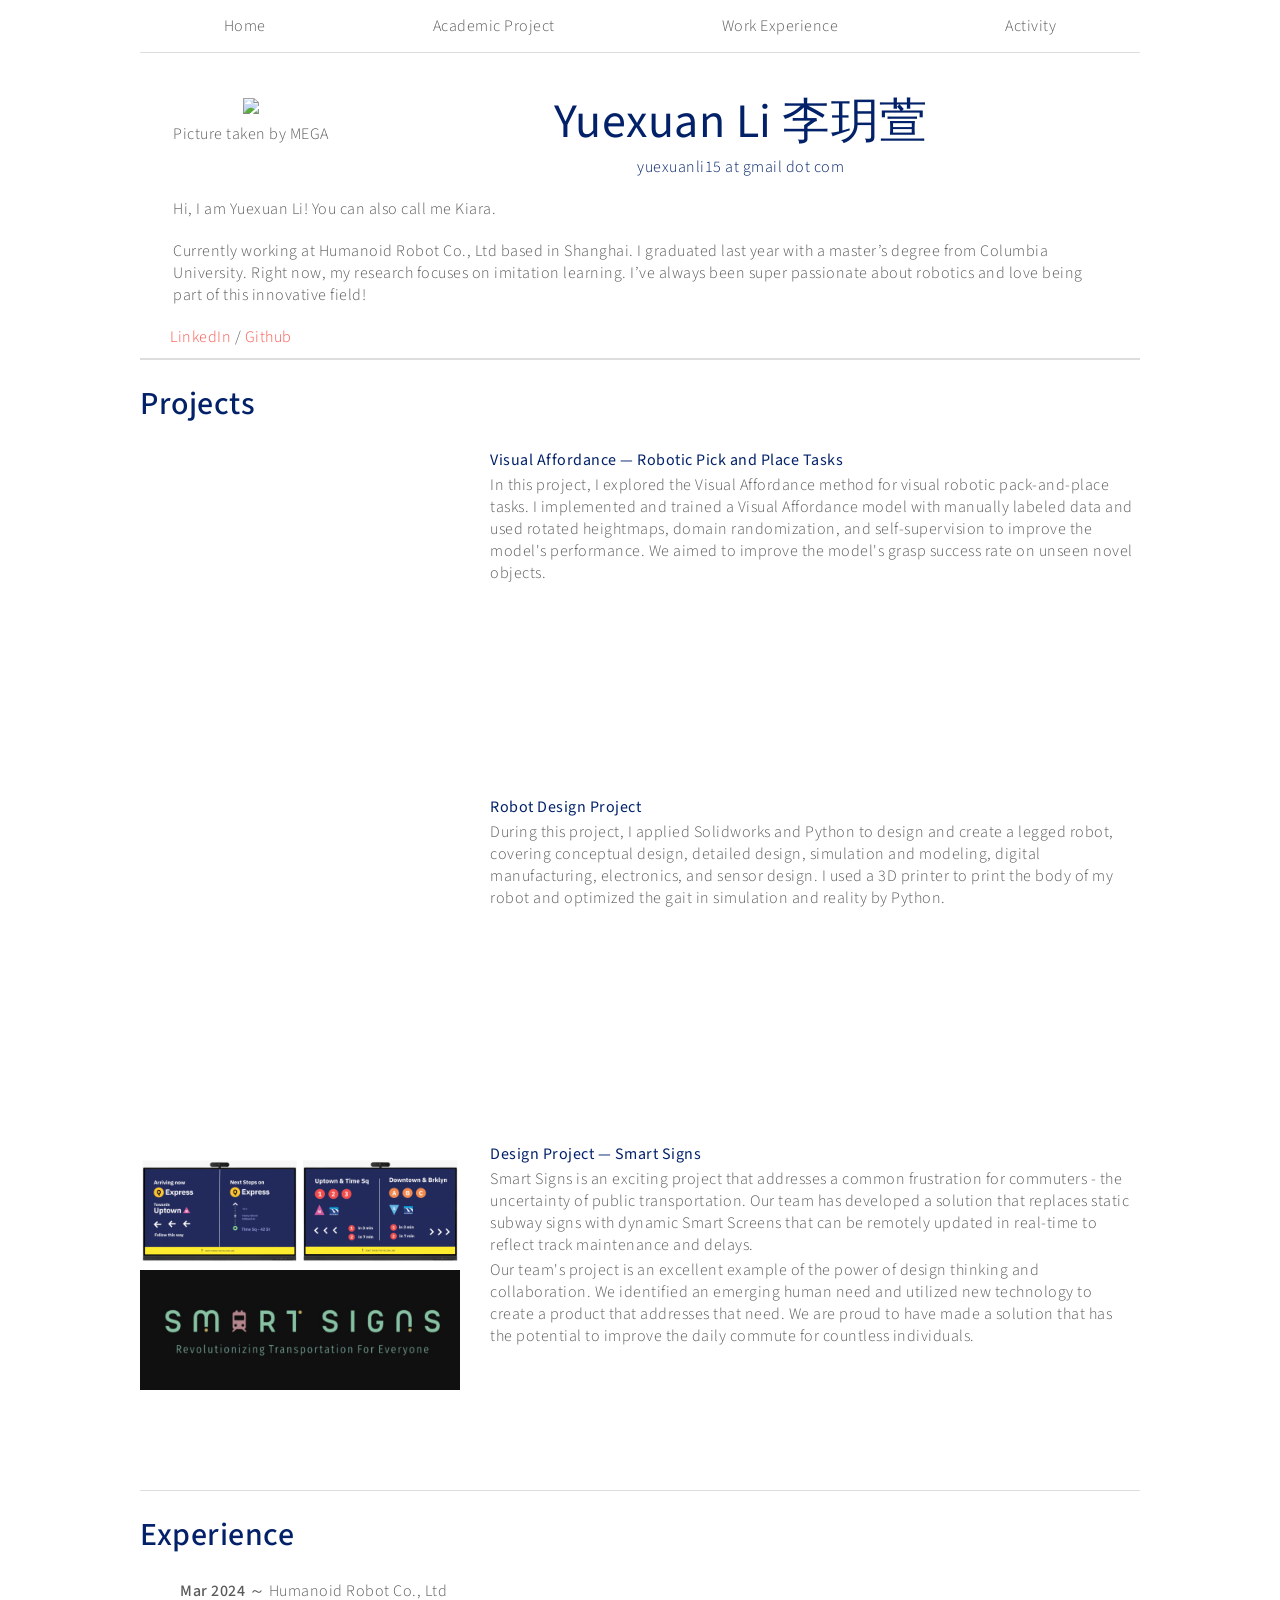
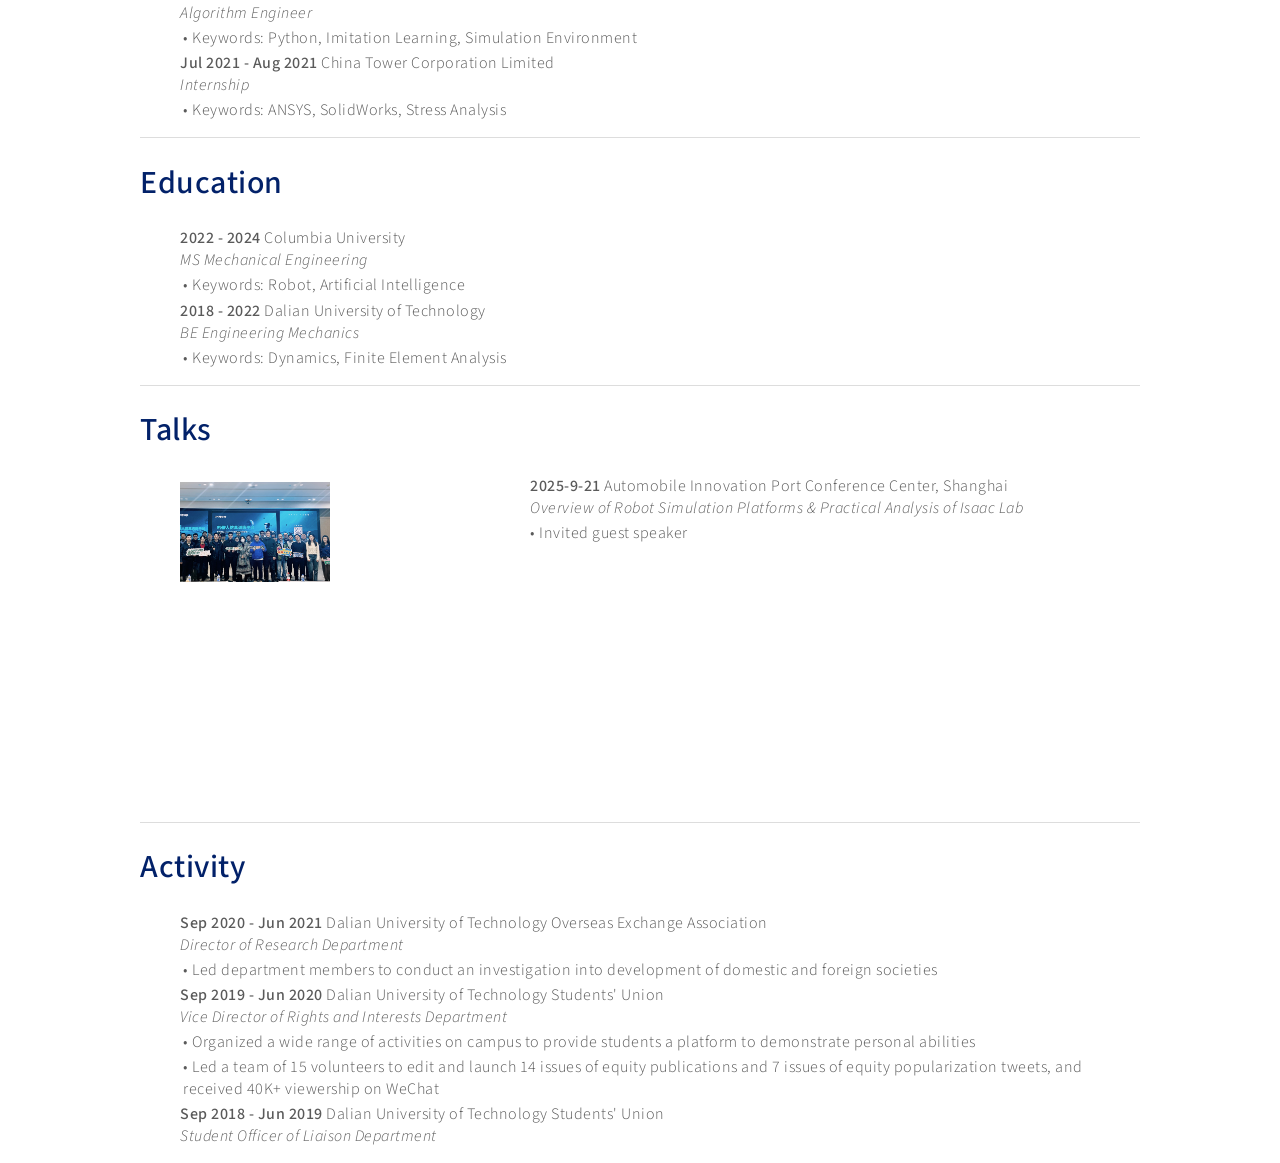
==== index.html @ 7bf2d6bd "Update index.html" ====
<!DOCTYPE html>
<html>

<head>
    <meta charset="UTF-8" />
    <link href="https://fonts.googleapis.com/css2?family=Source+Sans+Pro:wght@200;300;400;600;700;900&display=swap"
        rel="stylesheet">
    <link rel="stylesheet" type="text/css" href="assets/css/style.css" />
    <!-- Global site tag (gtag.js) - Google Analytics -->
    <!-- <script async src="https://www.googletagmanager.com/gtag/js?id=G-LDSQMLZ3GJ"></script>
    <script>
        window.dataLayer = window.dataLayer || [];
        function gtag() { dataLayer.push(arguments); }
        gtag('js', new Date());

        gtag('config', 'G-LDSQMLZ3GJ');
    </script> -->
    <title> Yuexuan Li </title>
    <link rel="icon" type="image/x-icon" href="assets/images/seas.ico">
</head>

<body>
    <div style="width:1000px;margin: 0px auto;">
        <header id="header" width="400px" style="display:flex;justify-content: space-around;">
            <a href="#profile-intro">Home</a>
            <a href="#research">Academic Project</a>
            <a href="#updates">Work Experience</a>
            <a href="#updates">Activity</a>
        </header>
        <div id="profile">
            <div id="profile-pic">
                <img src="/assets/image/Imgblue.JPG" />
                <p style="text-align:left;margin-top:-15px;">Picture taken by MEGA</p>
            </div>
            <div id="profile-intro">
                <div id="profile-name">Yuexuan Li 李玥萱</div>
                <div id="profile-email">yuexuanli15 at gmail dot com </div>
                <p>
                    Hi, I am Yuexuan Li! You can also call me Kiara.
                </p>
                <p>
                    Currently working at Humanoid Robot Co., Ltd based in Shanghai. 
                    I graduated last year with a master’s degree from Columbia University. 
                    Right now, my research focuses on imitation learning.
                    I’ve always been super passionate about robotics and love being part of this innovative field!
                </p>

                <div>

                    <a href="https://www.linkedin.com/in/liyuexuan">
                        LinkedIn
                    </a>
                    /

                    <a href="https://github.com/Yuexuan9">
                        Github
                    </a>
                    </a>
                </div>
            </div>
            <div style="clear: both;"></div>
        </div>
        
        <div class="divider"></div>
        <div style="display:flex;flex-direction: column;" id="research">
            <h1>Projects</h1>
            <div>
                <a class="research-thumb">
                      <video width="320" height="auto" autoplay loop muted>
                          <source src="assets/image/4733.mp4" type="video/mp4">
                      </video>
                </a>
                <a class="research-proj-title">
                  Visual Affordance — Robotic Pick and Place Tasks
                </a>
                <p>
                  In this project, I explored the Visual Affordance method for visual robotic pack-and-place tasks. 
                    I implemented and trained a Visual Affordance model with manually labeled data and used rotated heightmaps, 
                    domain randomization, and self-supervision to improve the model's performance. We aimed to improve the 
                    model's grasp success rate on unseen novel objects.
                </p>
            </div>
            

            <div>
                <a class="research-thumb">
                  <video width="320" height="auto" autoplay loop muted>
                          <source src="assets/image/57.mp4" type="video/mp4">
                      </video>
                </a>
                <a class="research-proj-title">
                  Robot Design Project
                </a>
                <p>
                    During this project, I applied Solidworks and Python to design and create a legged robot, covering conceptual design, detailed design, simulation and modeling, digital manufacturing, electronics, and sensor design. I used a 3D printer to print the body of my robot and optimized the gait in simulation and reality by Python.
                </p>
            </div>
            
            <div>
                <a class="research-thumb">
                  <img src="assets/image/IMG_3436.JPG" alt="">
                </a>
                <a class="research-proj-title">
                  Design Project — Smart Signs
                </a>
                <p>
                  Smart Signs is an exciting project that addresses a common frustration for commuters - the uncertainty of public transportation. Our team has developed a solution that replaces static subway signs with dynamic Smart Screens that can be remotely updated in real-time to reflect track maintenance and delays.
                </p>
                <p>
                  Our team's project is an excellent example of the power of design thinking and collaboration. We identified an emerging human need and utilized new technology to create a product that addresses that need. We are proud to have made a solution that has the potential to improve the daily commute for countless individuals.
                </p>
            </div>

            <div style="clear: both;"></div>
        </div>
        <div class="divider"></div>
        <div class="section" id="updates">
            <h1>Experience</h1>
            <ul>
                <li> <b>Mar 2024 ～</b> Humanoid Robot Co., Ltd
                <br /><i>Algorithm Engineer</i><br />
                  <p>
                    &bull; Keywords: Python, Imitation Learning, Simulation Environment
                  </p>
                <li> <b>Jul 2021 - Aug 2021</b> China Tower Corporation Limited
                <br /><i>Internship</i><br />
                  <p>
                    &bull; Keywords: ANSYS, SolidWorks, Stress Analysis
                  </p>
            </ul>
            <p></p>
            <div style="clear: both;"></div>
        </div>
        <div class="divider"></div>
        <div class="section" id="updates">
            <h1>Education</h1>
            <ul>
                <li> <b>2022 - 2024</b> Columbia University
                <br /><i>MS Mechanical Engineering</i><br />
                  <p>
                    &bull; Keywords: Robot, Artificial Intelligence
                  </p>
                <li> <b>2018 - 2022</b> Dalian University of Technology
                <br /><i>BE Engineering Mechanics</i><br />
                  <p>
                    &bull; Keywords: Dynamics, Finite Element Analysis
                  </p>
            </ul>
            <p></p>
            <div style="clear: both;"></div>
        </div>
        <div class="divider"></div>
        <div class="section" id="updates">
            <h1>Talks</h1>
            <ul>
                <li style="margin-right: 20px;">
                    <a class="research-thumb">
                        <img src="assets/image/groupphoto.jpg" alt="" style="width: 150px; height: auto;">
                    </a>
                </li>
                <li> <b>2025-9-21</b> Automobile Innovation Port Conference Center, Shanghai
                <br /><i>Overview of Robot Simulation Platforms & Practical Analysis of Isaac Lab</i><br />
                  <p>
                    &bull; Invited guest speaker
                  </p>
            </ul>
            <p></p>
            <div style="clear: both;"></div>
        </div>
        <div class="divider"></div>
        <div class="section" id="updates">
            <h1>Activity</h1>
            <ul>
                <li> <b>Sep 2020 - Jun 2021</b> Dalian University of Technology Overseas Exchange Association
                <br /><i>Director of Research Department</i><br />
                  <p>
                    &bull; Led department members to conduct an investigation into development of domestic and foreign societies
                  </p>
               <li> <b>Sep 2019 - Jun 2020</b> Dalian University of Technology Students' Union
               <br /><i>Vice Director of Rights and Interests Department</i><br />
                  <p>
                    &bull; Organized a wide range of activities on campus to provide students a platform to demonstrate personal abilities
                  </p>
                  <p>
                    &bull; Led a team of 15 volunteers to edit and launch 14 issues of equity publications and 7 issues of equity popularization tweets, and received 40K+ viewership on WeChat
                  </p>
               <li> <b>Sep 2018 - Jun 2019</b> Dalian University of Technology Students' Union
               <br /><i>Student Officer of Liaison Department</i><br />
            </ul>
            <p></p>
            <div style="clear: both;"></div>
        </div>
        <!-- <div class="divider"></div>
        <div style="display:flex;flex-direction: column;">
            <h1>Projects</h1>
            <div>
                <a href="soft-creatures/index.html" class="research-thumb"><img
                        src="soft-creatures/gifs/elizabeth-hickey-small.gif" alt=""></a>
                <a href="soft-creatures/index.html" class="research-proj-title">Coevolution of Morphology and Policy
                    Implicit Neural Functions</a>
                <p>
                    <b>Huy Ha</b><br>
                    <a href="https://github.com/huy-ha/coevolving-neural-networks">Github</a>,
                    <a href="soft-creatures/index.html">Website</a>
                </p>
            </div>
            <div style="clear: both;"></div>
        </div> -->
    </div>
    <!-- <script src="js/pixi.min.js"></script> -->
    <!-- <script src="js/profile-pic.js"></script> -->
</body>

</html>
---- assets/css/style.css ----
:root {
	--grey: rgb(90, 90, 90);
	/* Columbia Blues: https://visualidentity.columbia.edu/content/colors-1 */
	--blue1: rgb(2,33,105);
	--blue2: rgb(0,51,160);
	--blue3: rgb(0,114,206);
	--blue4: rgb(108,172,228);
	--pink1: #F9564F;
 }

html, p{
    margin: 0;
    padding: 0;
    border: 0;
    font-size: 100%;
    font: inherit;
    vertical-align: baseline;
    font-family: 'Source Sans Pro', sans-serif;
    font-weight: 300;
    letter-spacing: 0.5px;
    color: var(--grey);
}
p{
    margin: 0.2em;
}

ol, ul {
    list-style: none;
}

ul {
    list-style-position: inside;
    list-style-type: none;
}

a {
    text-decoration: none;
    color:  var(--pink1);
}

i {
    font-style: italic;
}

h1 {
    font-weight: 500;
    color: var(--blue1);
}

b {
    font-weight: 500;
}

strong {
    color: #fdc450;
    font-weight: 700;
}

/**************************************************/

#header {
    height: 2em;
    line-height: 2em;
    padding-top: 10px;
    padding-bottom: 10px;
    border-bottom: 1px solid #ddd;
    position: fixed;
    top: 0;
    left: 50% - 500px;
    z-index: 9999;
    width: 1000px;
    background-color: rgba(255, 255, 255, 0.7);
    backdrop-filter: blur(8px);
}

#header a {
    text-decoration: none;
    color: var(--grey);
    transition: color 0.3s ease;
}

#header a:hover {
    color: var(--pink1);
}

/**************************************************/

#profile {
    padding: 90px 30px 10px 30px;
    border-bottom: 1px solid #ddd;
}

#profile-pic {
    float: left;
    margin-right: 40px;
    text-align: center;
}

#profile img {
    width: 400px;
    margin-bottom: 18px;
}

#profile-name {
    font-size: 3em;
    line-height: 1em;
    font-weight: 400;
    margin-bottom: 10px;
    color: var(--blue1);
    text-align: center;
}


#profile-email {
    margin-bottom: 20px;
    color: var(--blue1);
    text-align: center;
}

#profile p {
    margin-bottom: 20px;
}


.divider {
    width: 100%;
    border-bottom: 1px solid #ddd;
}

.research-thumb {
    width: 20em;
    height: 20em;
    float: left;
    margin-top: 7px;
    padding-right: 30px;
    margin-bottom: 20px;
}

.research-thumb img {
    width: 100%;
}

.research-proj-title {
    color: var(--blue1);
    font-weight: 400;
}
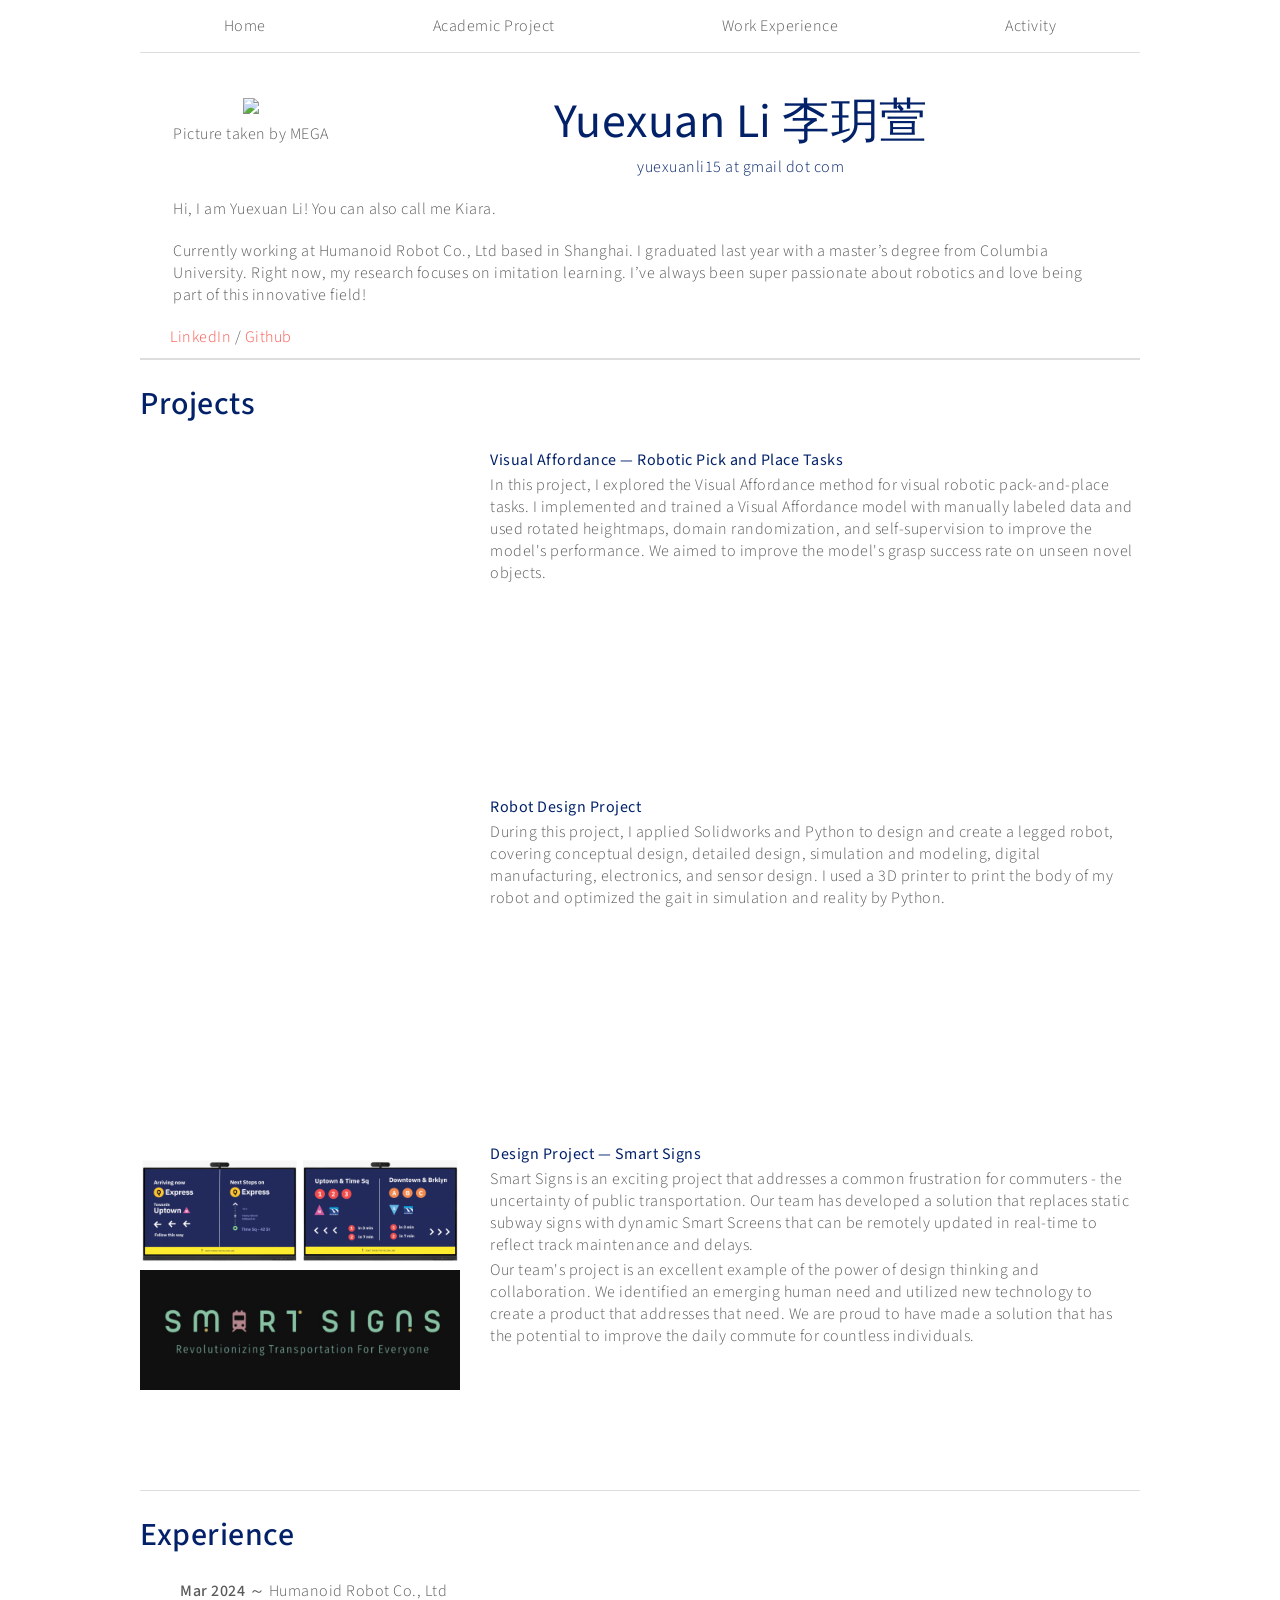
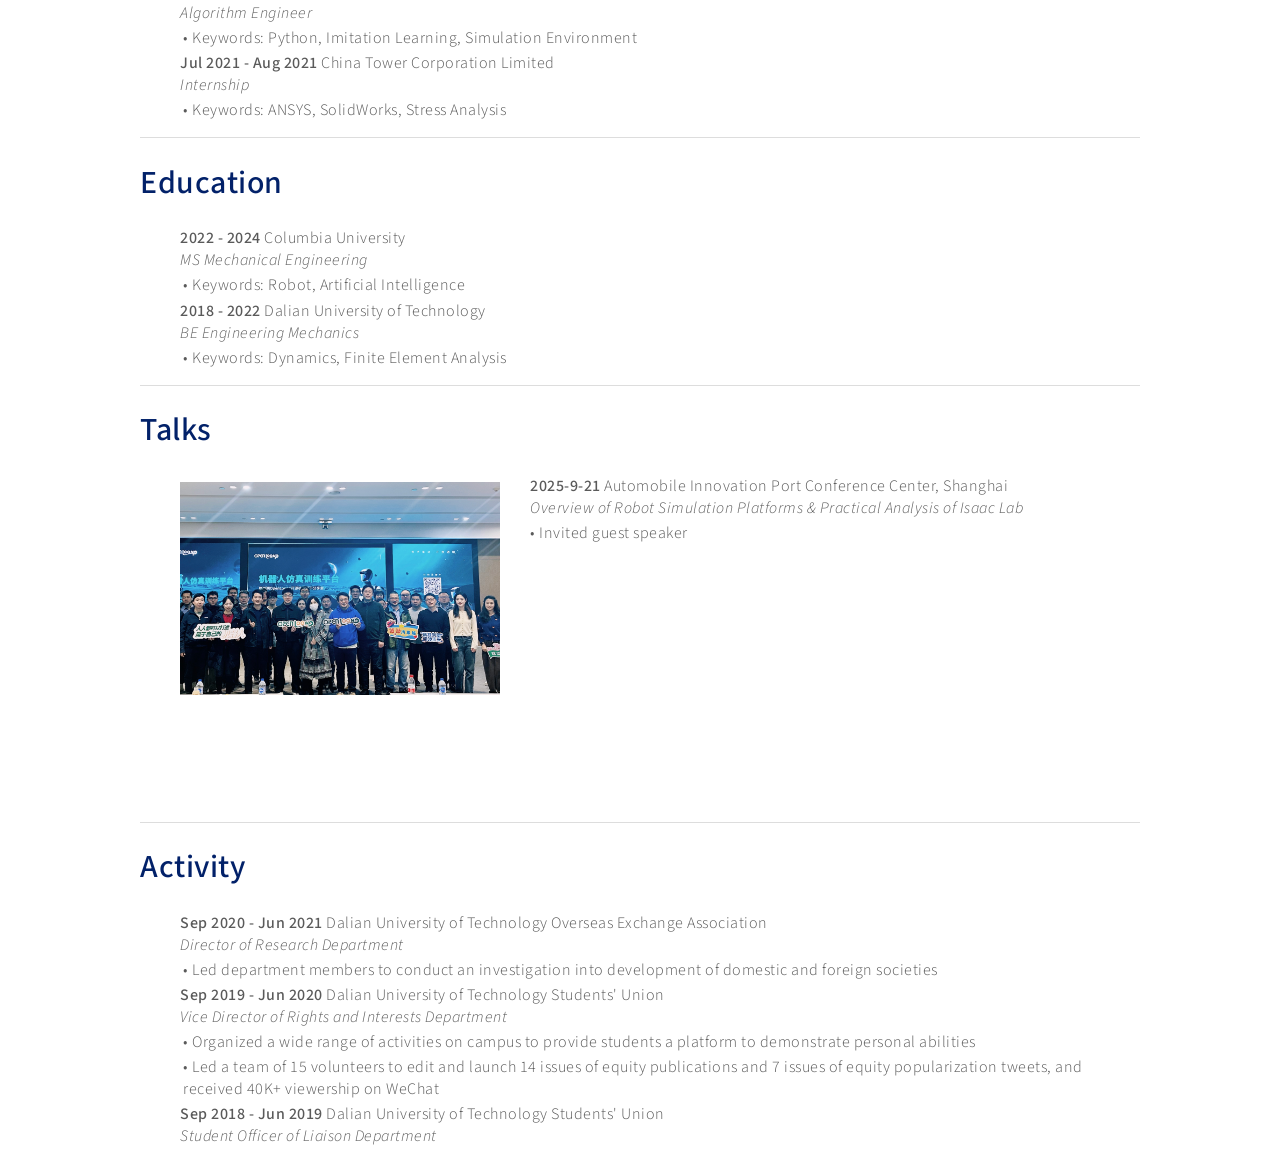
==== commit 77fead80: "Update index.html" ====
--- a/index.html
+++ b/index.html
@@ -155,7 +155,7 @@
             <ul>
                 <li style="margin-right: 20px;">
                     <a class="research-thumb">
-                        <img src="assets/image/groupphoto.jpg" alt="" style="width: 150px; height: auto;">
+                        <img src="assets/image/groupphoto.jpg" alt="">
                     </a>
                 </li>
                 <li> <b>2025-9-21</b> Automobile Innovation Port Conference Center, Shanghai
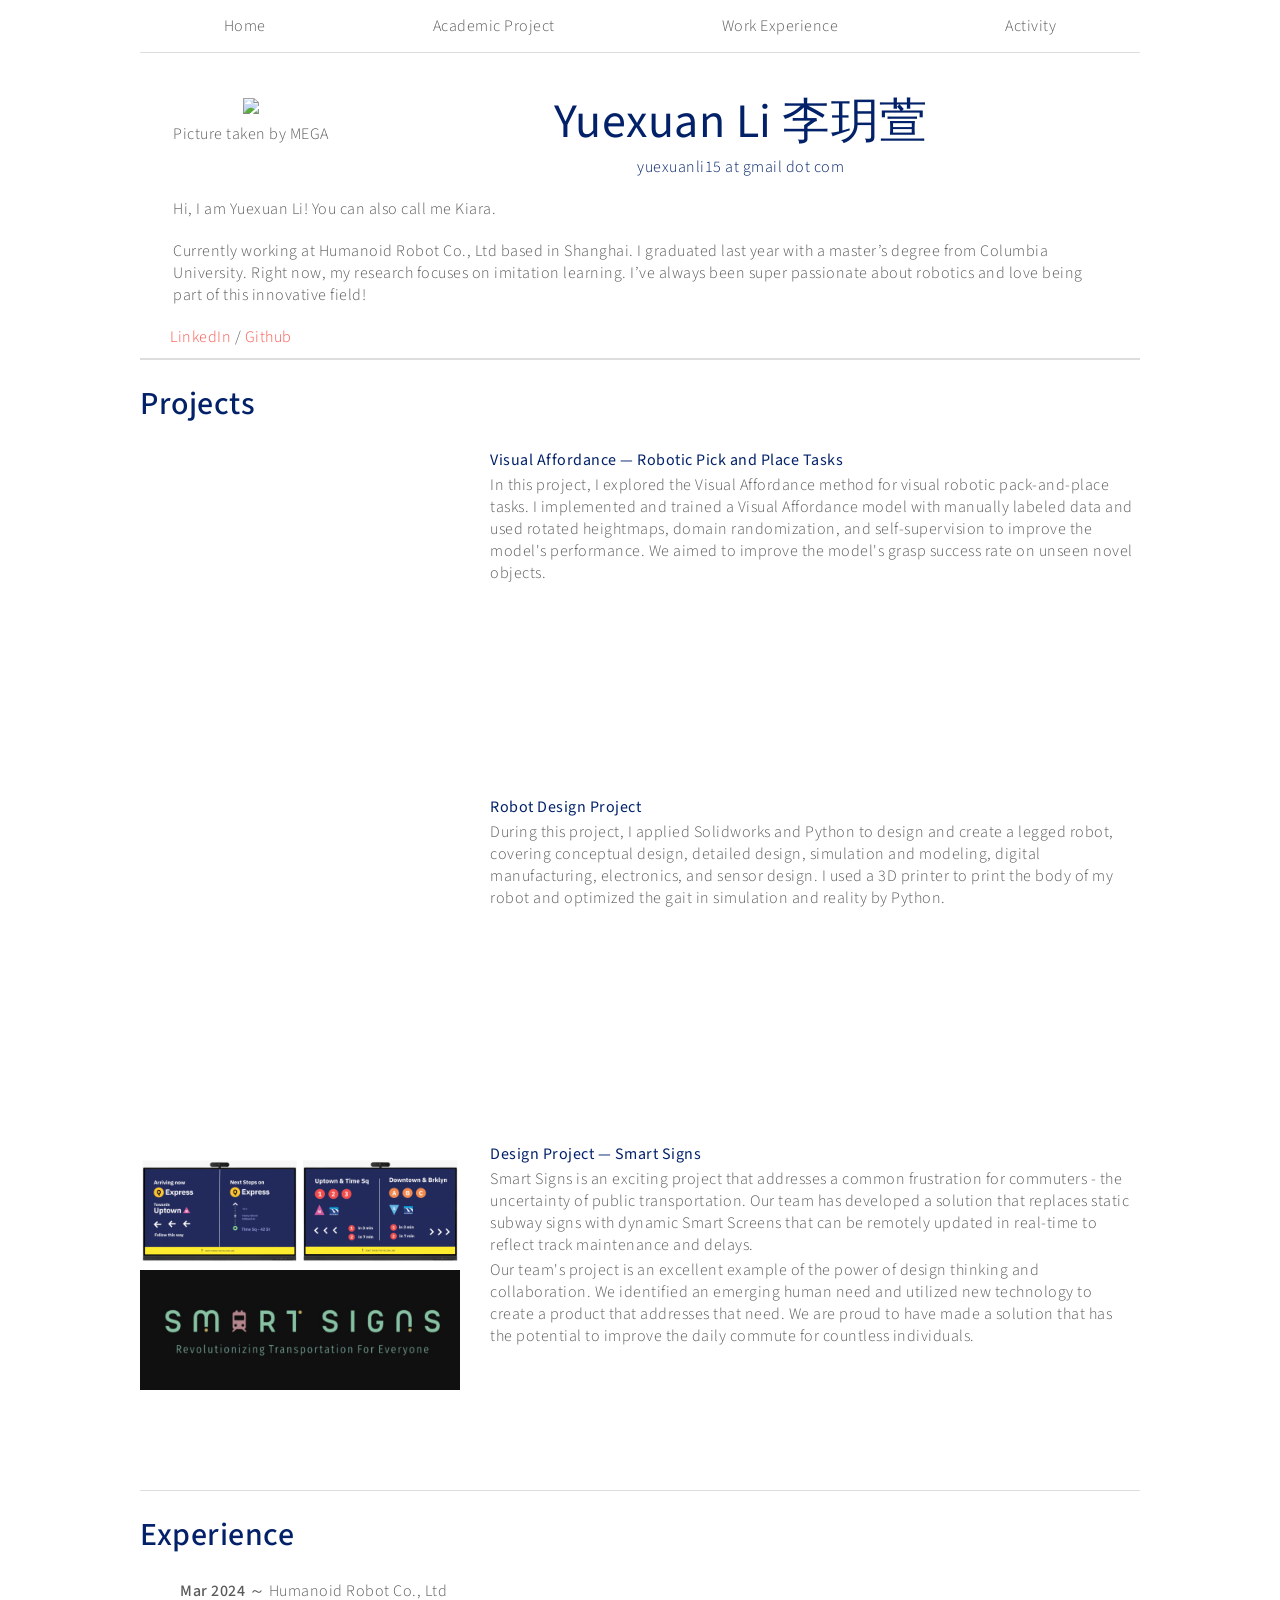
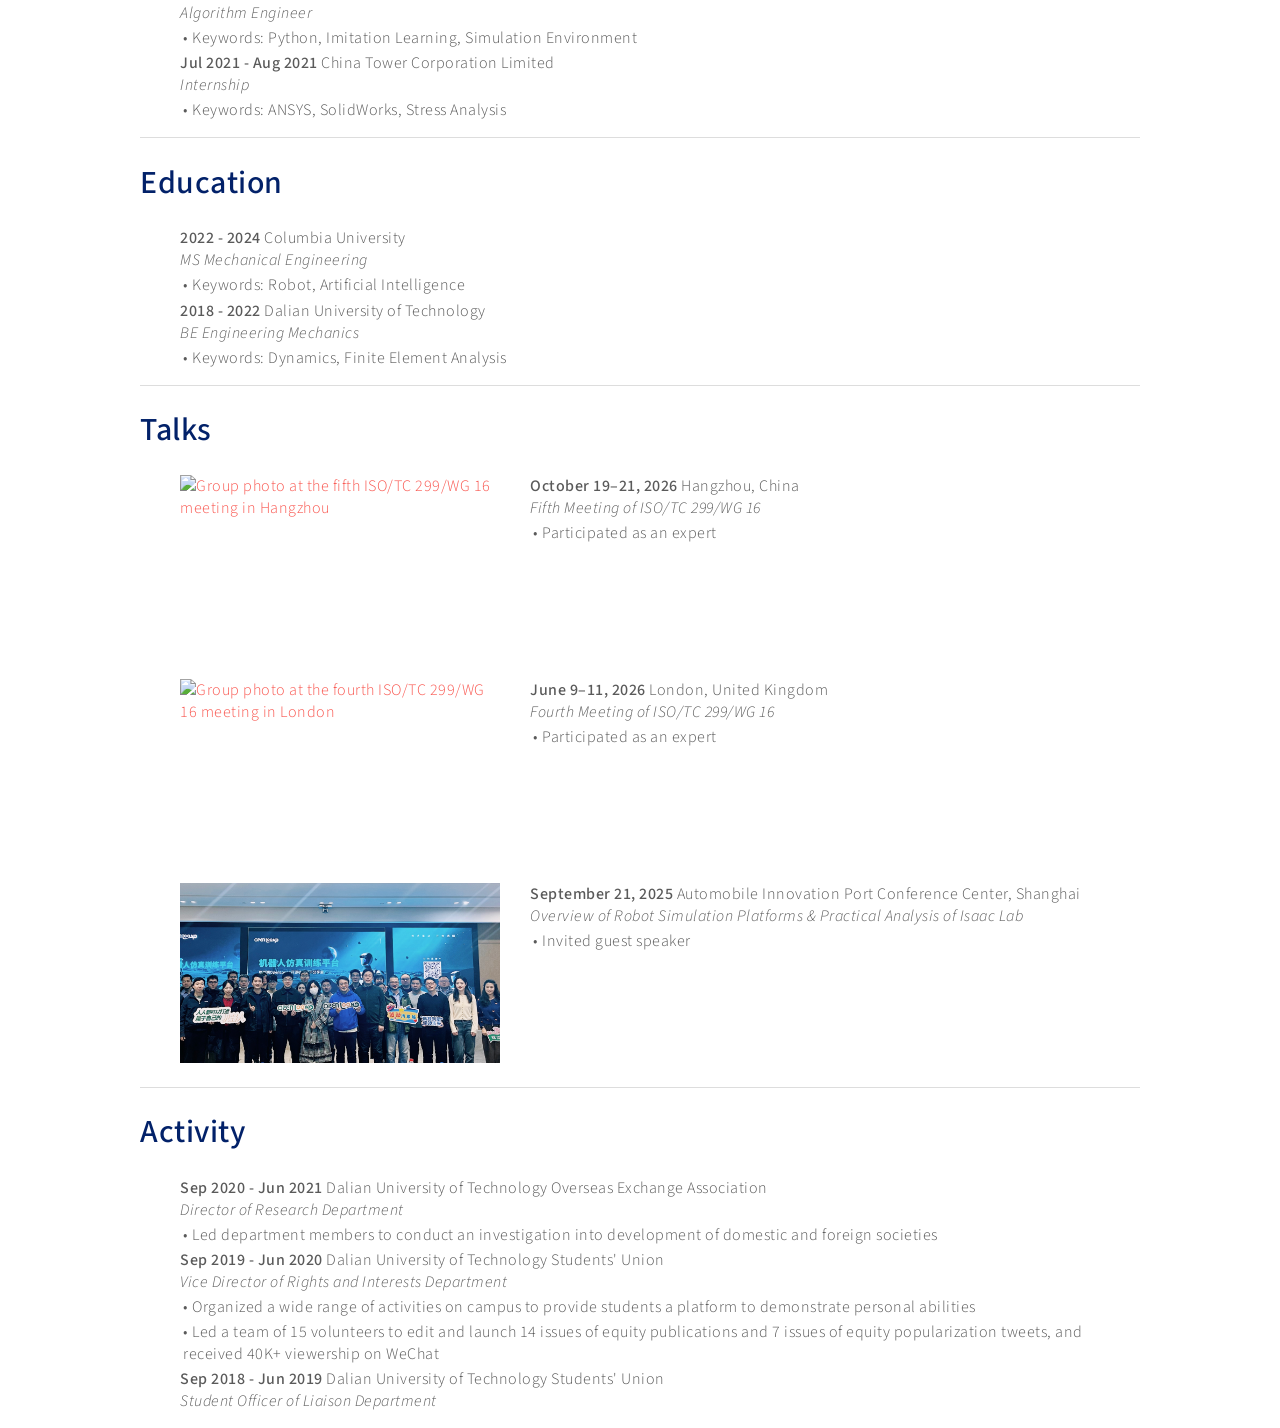
==== commit d6608cfb: "Update index.html" ====
--- a/index.html
+++ b/index.html
@@ -149,24 +149,100 @@
             <p></p>
             <div style="clear: both;"></div>
         </div>
-        <div class="divider"></div>
-        <div class="section" id="updates">
-            <h1>Talks</h1>
-            <ul>
-                <li style="margin-right: 20px;">
-                    <a class="research-thumb">
-                        <img src="assets/image/groupphoto.jpg" alt="">
-                    </a>
-                </li>
-                <li> <b>2025-9-21</b> Automobile Innovation Port Conference Center, Shanghai
-                <br /><i>Overview of Robot Simulation Platforms & Practical Analysis of Isaac Lab</i><br />
-                  <p>
-                    &bull; Invited guest speaker
-                  </p>
-            </ul>
-            <p></p>
-            <div style="clear: both;"></div>
-        </div>
+        <style>
+    .talks .talk-entry {
+        display: flex;
+        align-items: flex-start;
+        gap: 30px;
+        margin: 16px 0 24px;
+        padding-left: 40px;
+        list-style: none;
+    }
+
+    .talks .talk-photo {
+        flex: 0 0 320px;
+    }
+
+    .talks .talk-photo img {
+        display: block;
+        width: 320px;
+        height: 180px;
+        object-fit: cover;
+        object-position: center;
+    }
+</style>
+
+<div class="divider"></div>
+<div class="section talks" id="updates">
+    <h1>Talks</h1>
+
+    <ul class="talk-entry">
+        <li class="talk-photo">
+            <a href="assets/image/iso-tc299-wg16-hangzhou-2026.jpg">
+                <img
+                    src="assets/image/iso-tc299-wg16-hangzhou-2026.jpg"
+                    alt="Group photo at the fifth ISO/TC 299/WG 16 meeting in Hangzhou"
+                    width="320"
+                    height="180"
+                    loading="lazy"
+                    style="object-position: center 65%;"
+                >
+            </a>
+        </li>
+        <li>
+            <b>October 19–21, 2026</b> Hangzhou, China
+            <br>
+            <i>Fifth Meeting of ISO/TC 299/WG 16</i>
+            <br>
+            <p>&bull; Participated as an expert</p>
+        </li>
+    </ul>
+
+    <ul class="talk-entry">
+        <li class="talk-photo">
+            <a href="assets/image/iso-tc299-wg16-london-2026.jpg">
+                <img
+                    src="assets/image/iso-tc299-wg16-london-2026.jpg"
+                    alt="Group photo at the fourth ISO/TC 299/WG 16 meeting in London"
+                    width="320"
+                    height="180"
+                    loading="lazy"
+                >
+            </a>
+        </li>
+        <li>
+            <b>June 9–11, 2026</b> London, United Kingdom
+            <br>
+            <i>Fourth Meeting of ISO/TC 299/WG 16</i>
+            <br>
+            <p>&bull; Participated as an expert</p>
+        </li>
+    </ul>
+
+    <ul class="talk-entry">
+        <li class="talk-photo">
+            <a href="assets/image/groupphoto.jpg">
+                <img
+                    src="assets/image/groupphoto.jpg"
+                    alt="Group photo at the robot simulation platforms talk in Shanghai"
+                    width="320"
+                    height="180"
+                    loading="lazy"
+                >
+            </a>
+        </li>
+        <li>
+            <b>September 21, 2025</b>
+            Automobile Innovation Port Conference Center, Shanghai
+            <br>
+            <i>Overview of Robot Simulation Platforms &amp; Practical Analysis of Isaac Lab</i>
+            <br>
+            <p>&bull; Invited guest speaker</p>
+        </li>
+    </ul>
+
+    <div style="clear: both;"></div>
+</div>
         <div class="divider"></div>
         <div class="section" id="updates">
             <h1>Activity</h1>
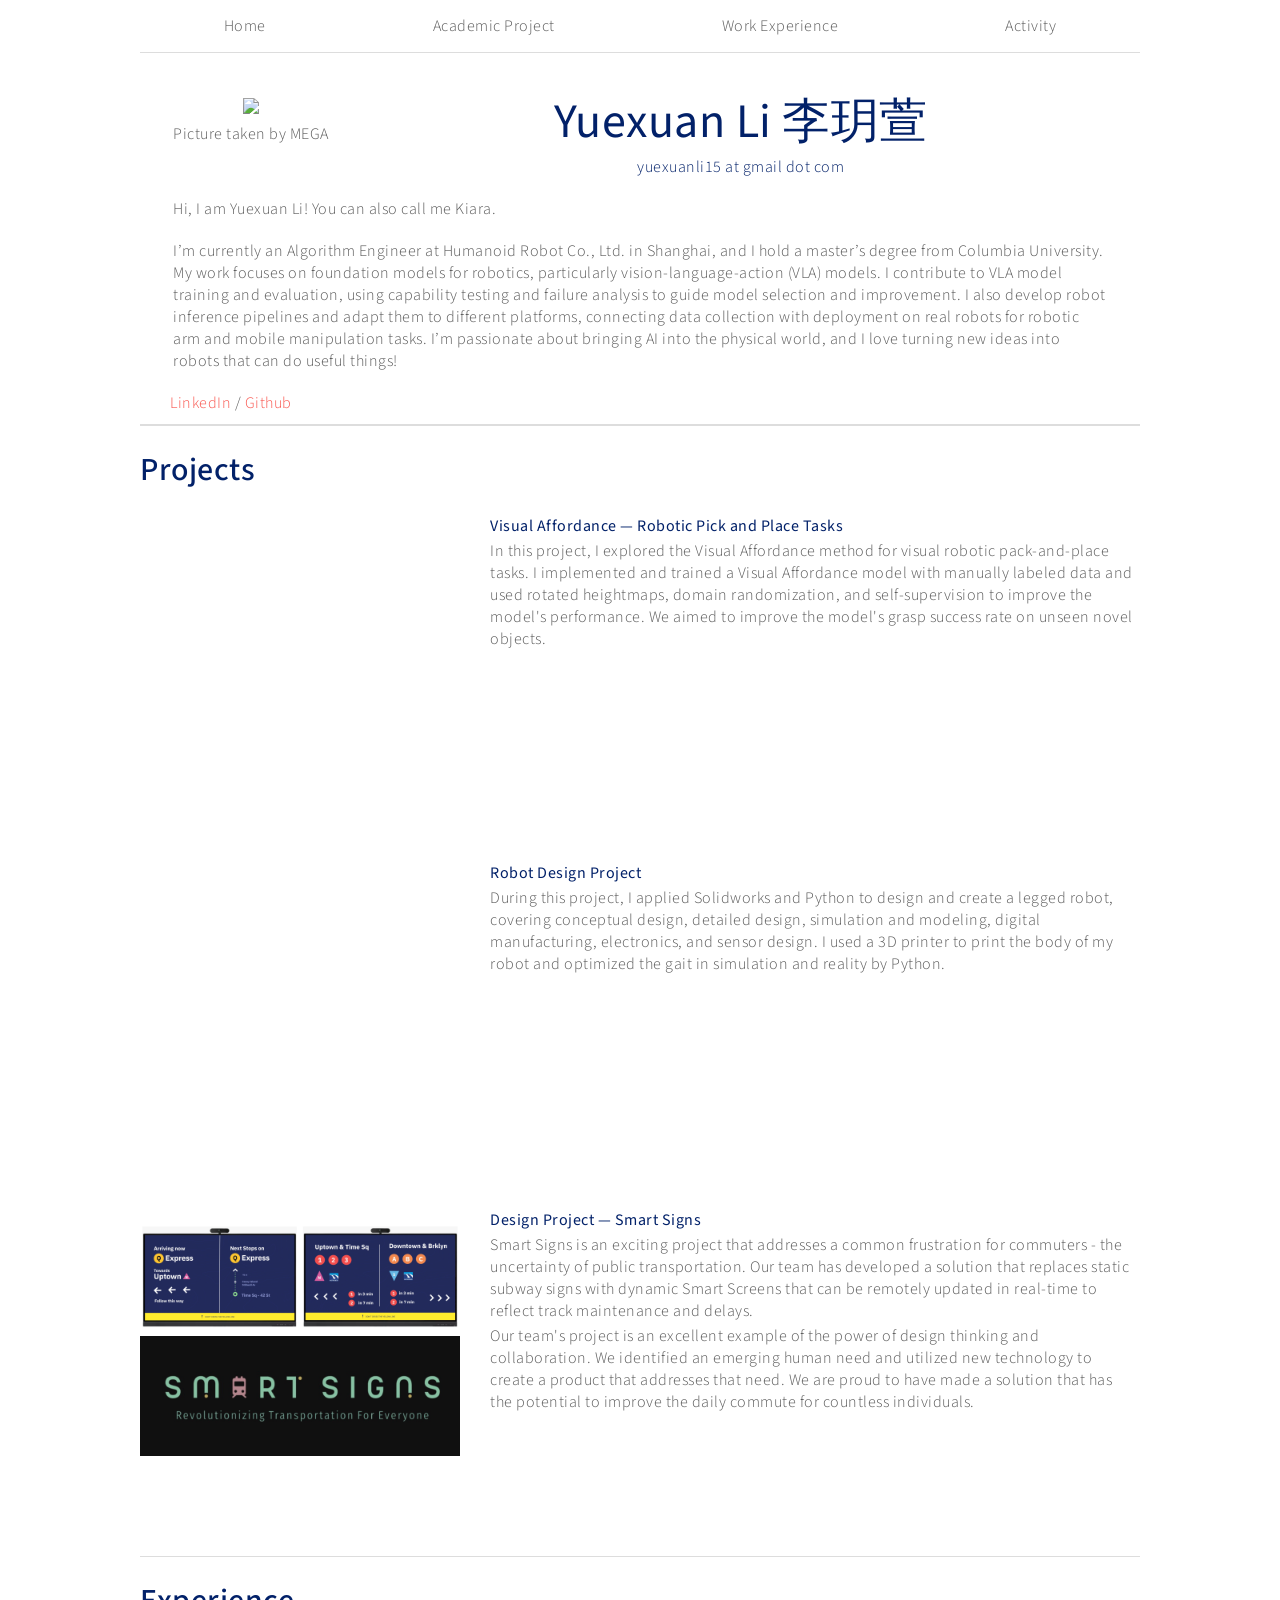
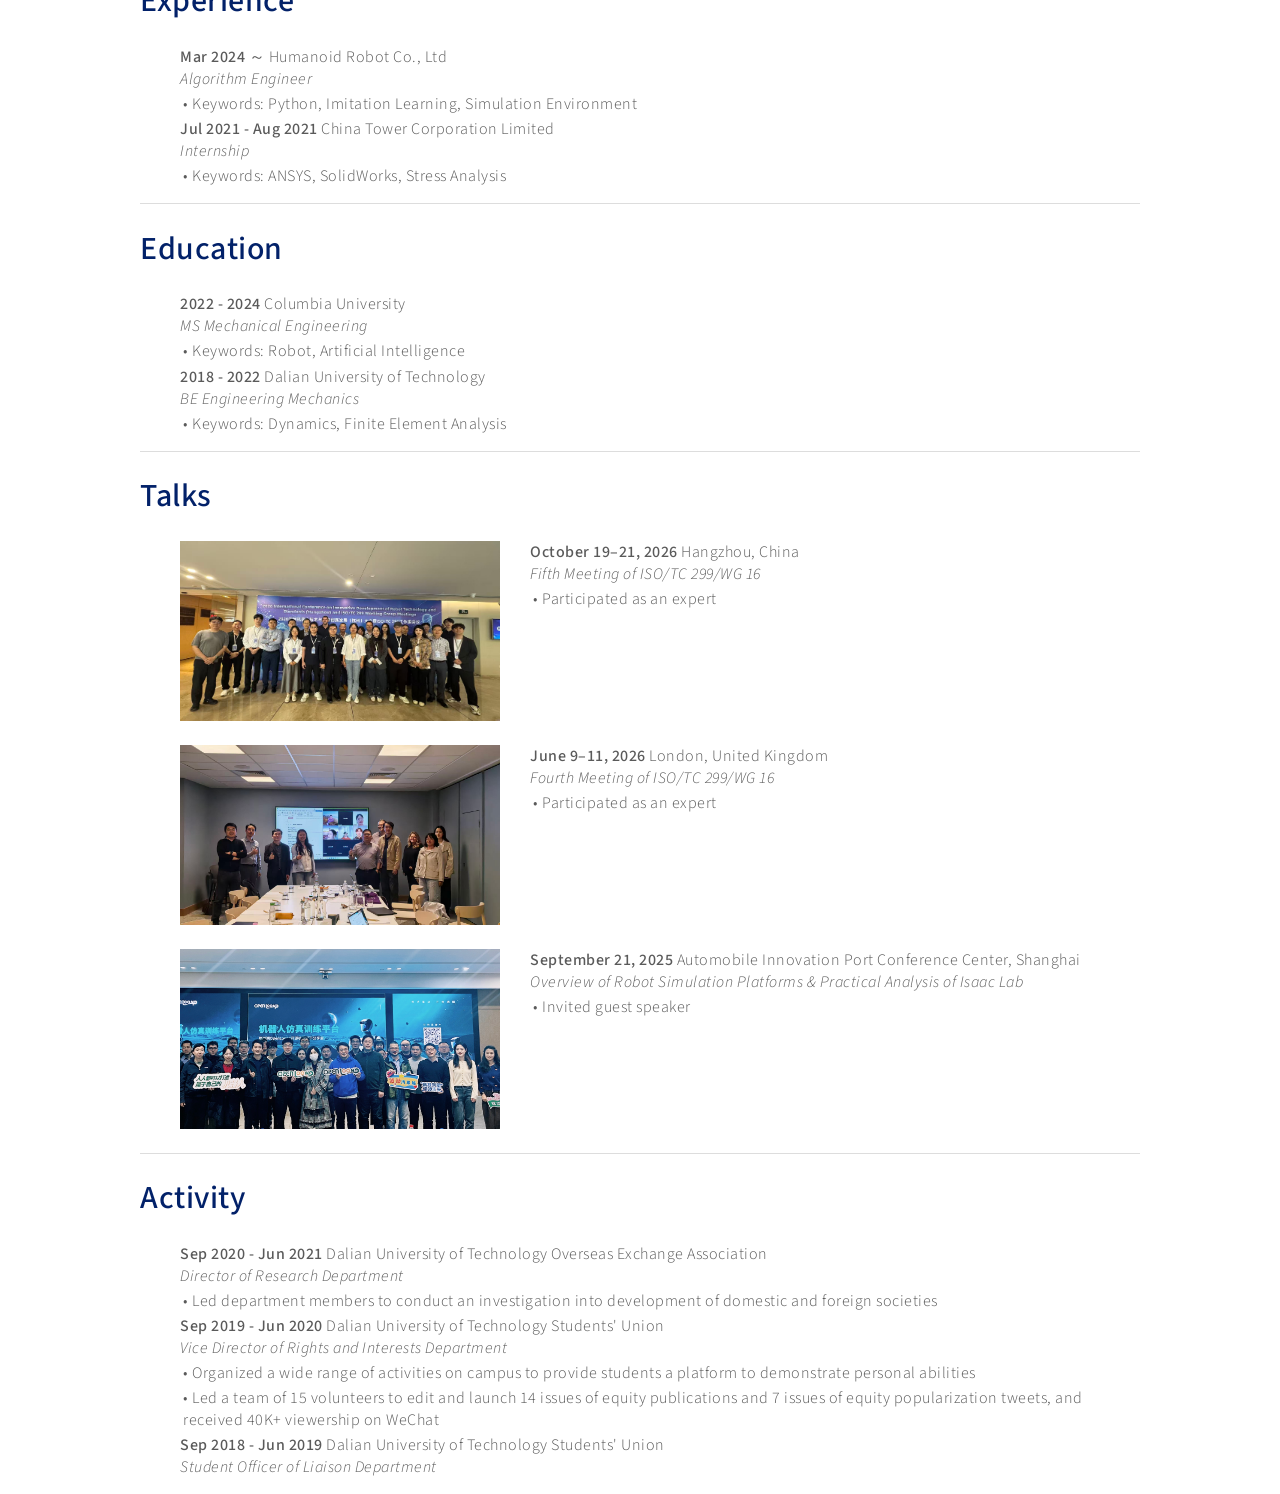
==== commit e4c8ccfa: "Update index.html" ====
--- a/index.html
+++ b/index.html
@@ -39,10 +39,11 @@
                     Hi, I am Yuexuan Li! You can also call me Kiara.
                 </p>
                 <p>
-                    Currently working at Humanoid Robot Co., Ltd based in Shanghai. 
-                    I graduated last year with a master’s degree from Columbia University. 
-                    Right now, my research focuses on imitation learning.
-                    I’ve always been super passionate about robotics and love being part of this innovative field!
+                    I’m currently an Algorithm Engineer at Humanoid Robot Co., Ltd. in Shanghai, and I hold a master’s degree from Columbia University. My work focuses on foundation models for robotics, particularly vision-language-action (VLA) models.
+
+I contribute to VLA model training and evaluation, using capability testing and failure analysis to guide model selection and improvement. I also develop robot inference pipelines and adapt them to different platforms, connecting data collection with deployment on real robots for robotic arm and mobile manipulation tasks.
+
+I’m passionate about bringing AI into the physical world, and I love turning new ideas into robots that can do useful things!
                 </p>
 
                 <div>
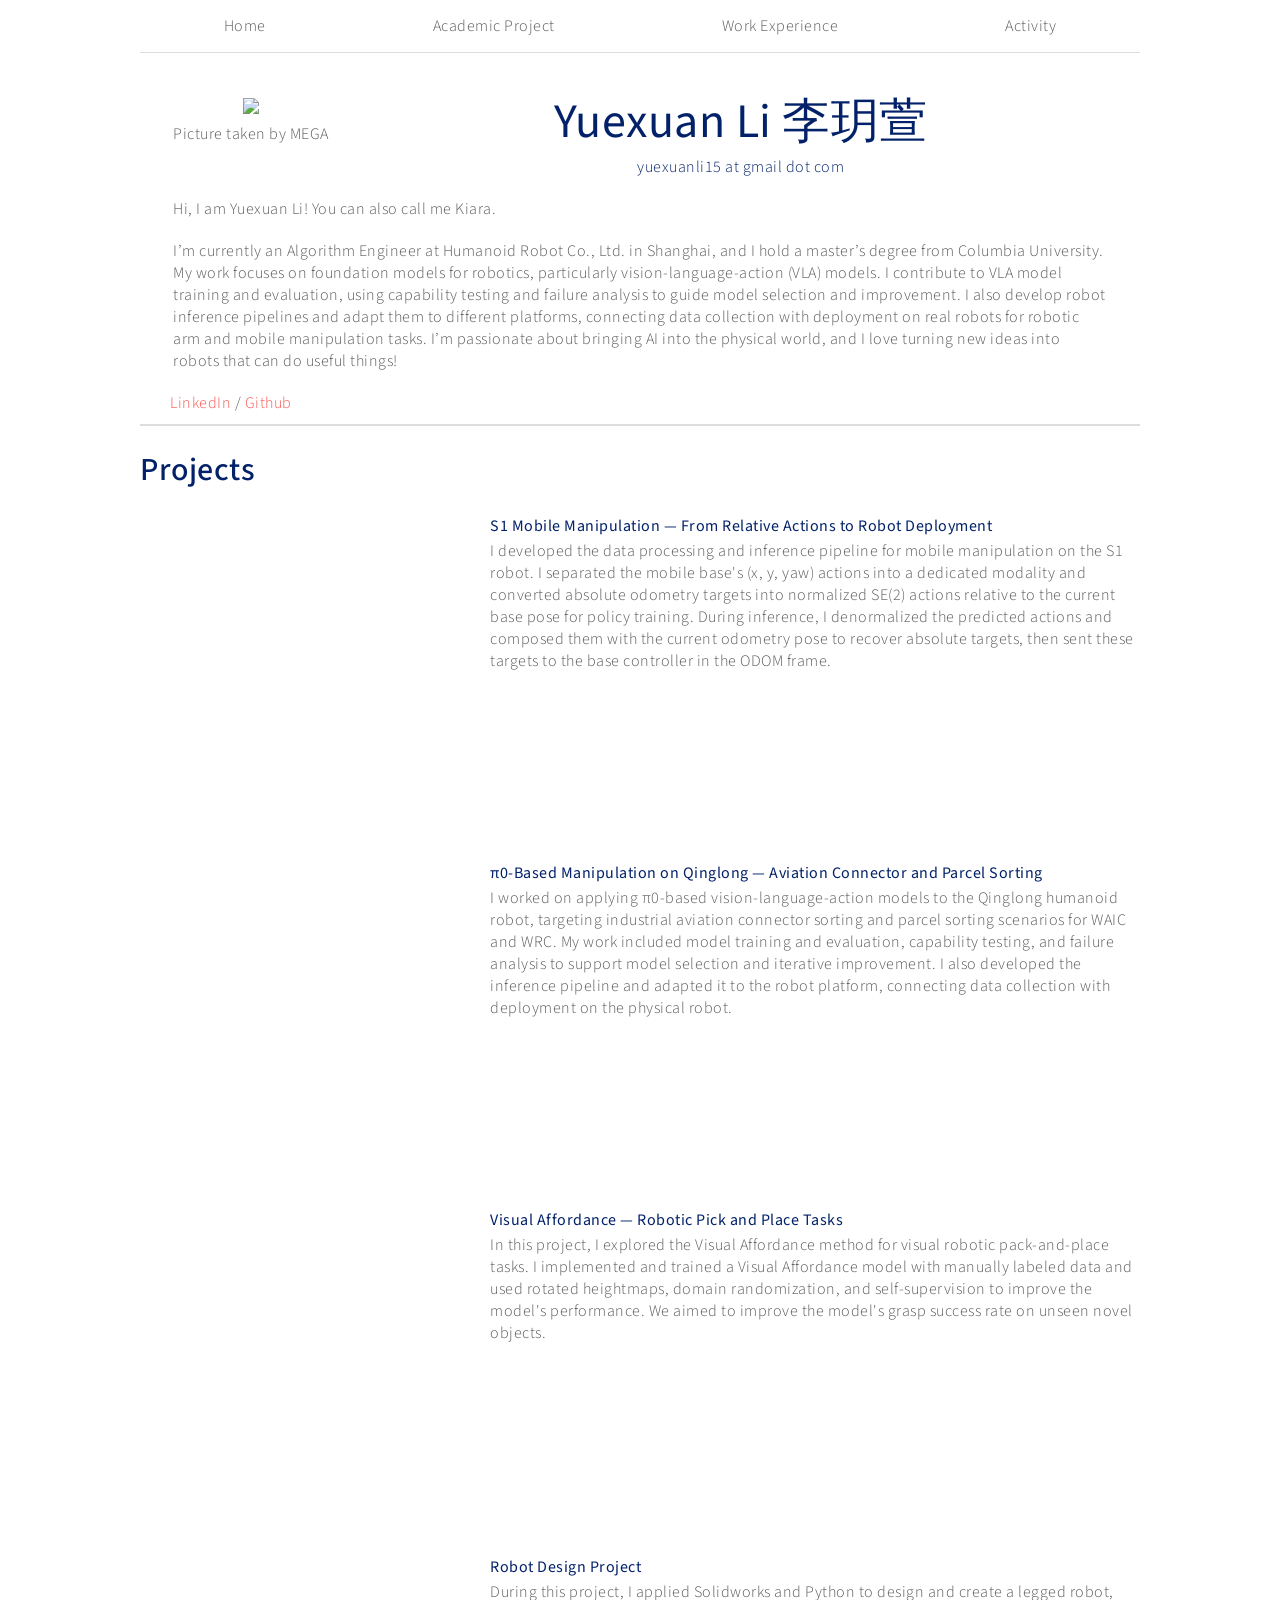
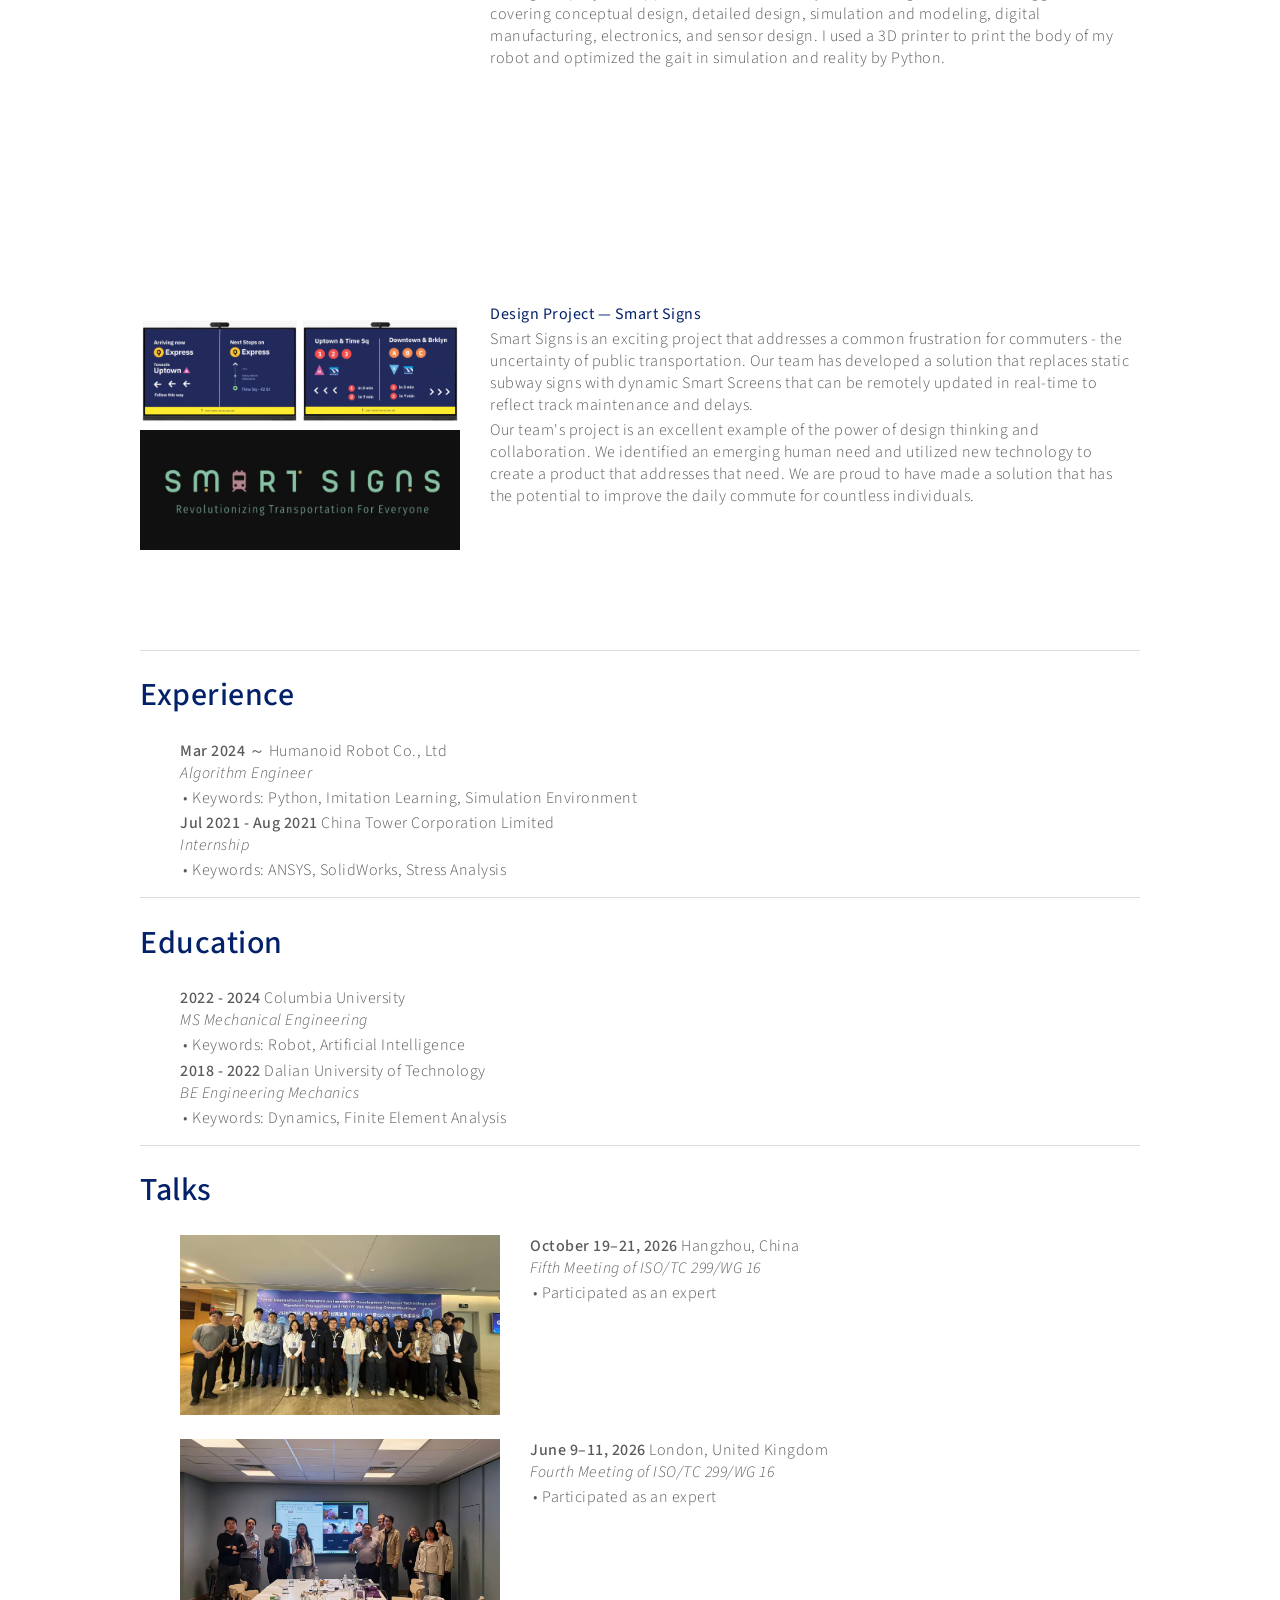
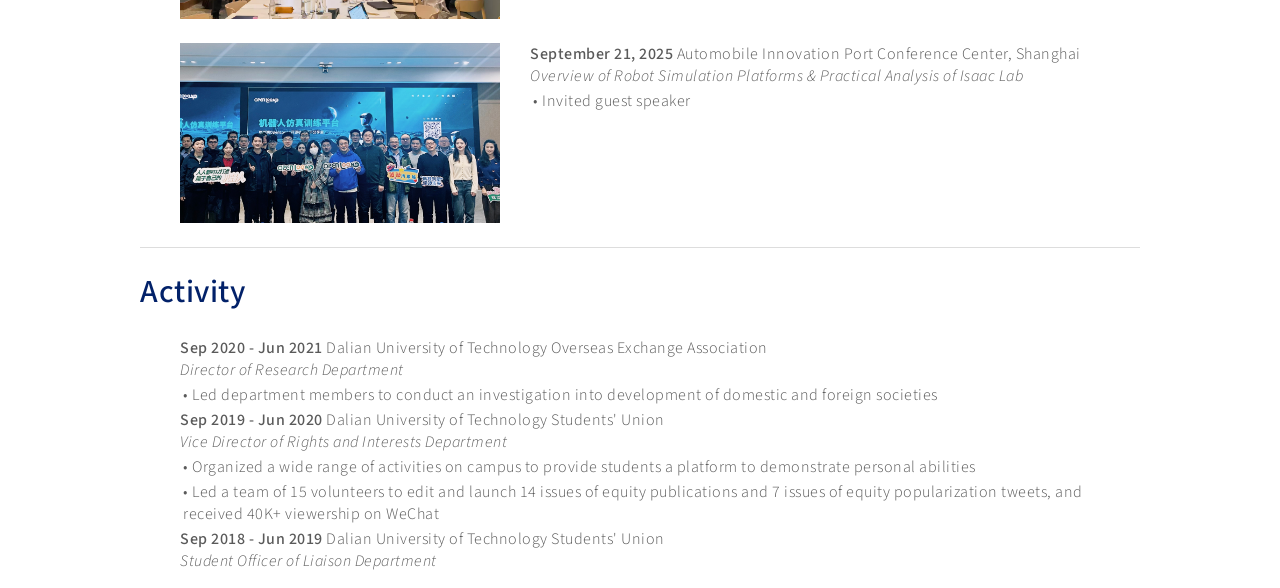
==== commit 0ebbc95c: "Update index.html" ====
--- a/index.html
+++ b/index.html
@@ -66,6 +66,51 @@
         <div style="display:flex;flex-direction: column;" id="research">
             <h1>Projects</h1>
             <div>
+    <a class="research-thumb">
+        <video width="320" autoplay loop muted playsinline
+               style="height: auto;">
+            <source src="assets/image/IMG_6286_under25MB.mp4"
+                    type="video/mp4">
+        </video>
+    </a>
+    <a class="research-proj-title">
+        S1 Mobile Manipulation — From Relative Actions to Robot Deployment
+    </a>
+    <p>
+        I developed the data processing and inference pipeline for mobile
+        manipulation on the S1 robot. I separated the mobile base's
+        (x, y, yaw) actions into a dedicated modality and converted absolute
+        odometry targets into normalized SE(2) actions relative to the current
+        base pose for policy training. During inference, I denormalized the
+        predicted actions and composed them with the current odometry pose
+        to recover absolute targets, then sent these targets to the base
+        controller in the ODOM frame.
+    </p>
+</div>
+
+<div>
+    <a class="research-thumb">
+        <video width="320" autoplay loop muted playsinline
+               style="height: auto;">
+            <source src="assets/image/DJI_20250726172801_0623_D_under25MB.mp4"
+                    type="video/mp4">
+        </video>
+    </a>
+    <a class="research-proj-title">
+        π0-Based Manipulation on Qinglong — Aviation Connector and Parcel Sorting
+    </a>
+    <p>
+        I worked on applying π0-based vision-language-action models to the
+        Qinglong humanoid robot, targeting industrial aviation connector
+        sorting and parcel sorting scenarios for WAIC and WRC. My work
+        included model training and evaluation, capability testing, and
+        failure analysis to support model selection and iterative improvement.
+        I also developed the inference pipeline and adapted it to the robot
+        platform, connecting data collection with deployment on the physical
+        robot.
+    </p>
+</div>
+            <div>
                 <a class="research-thumb">
                       <video width="320" height="auto" autoplay loop muted>
                           <source src="assets/image/4733.mp4" type="video/mp4">
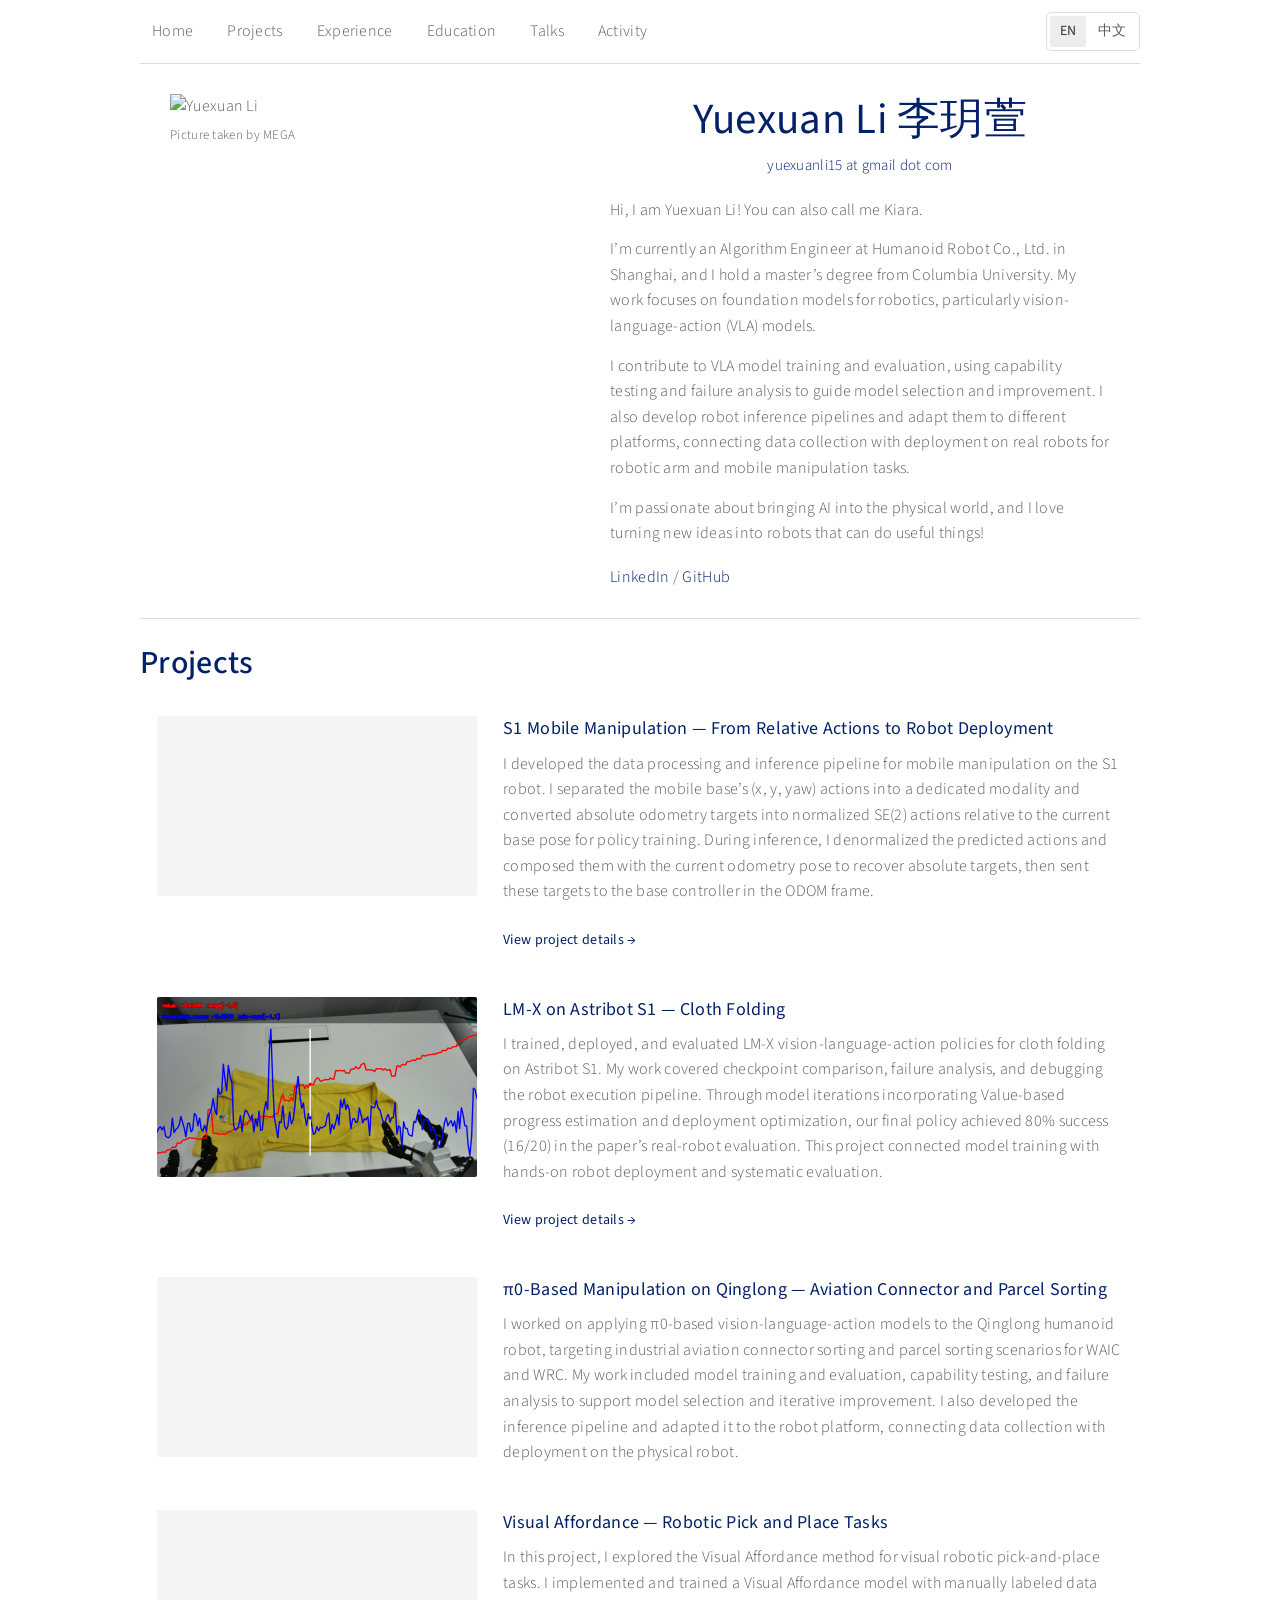
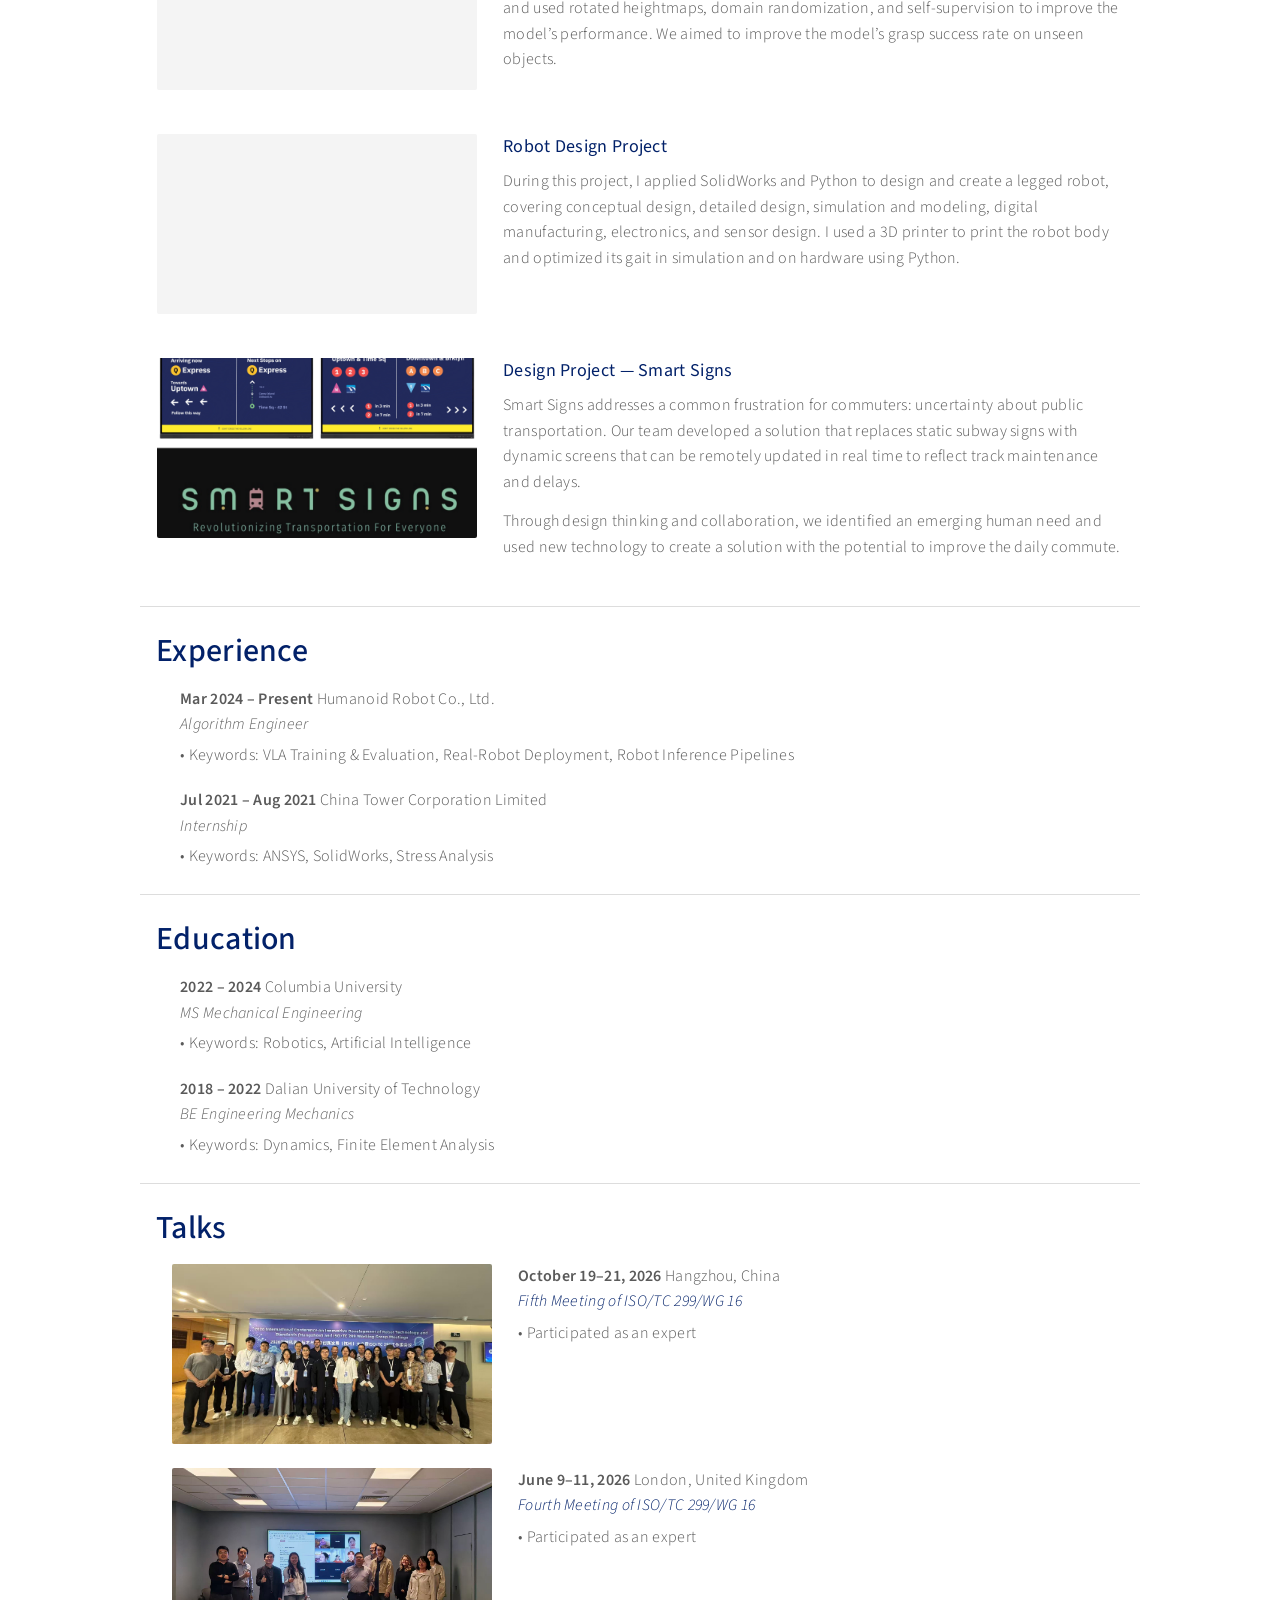
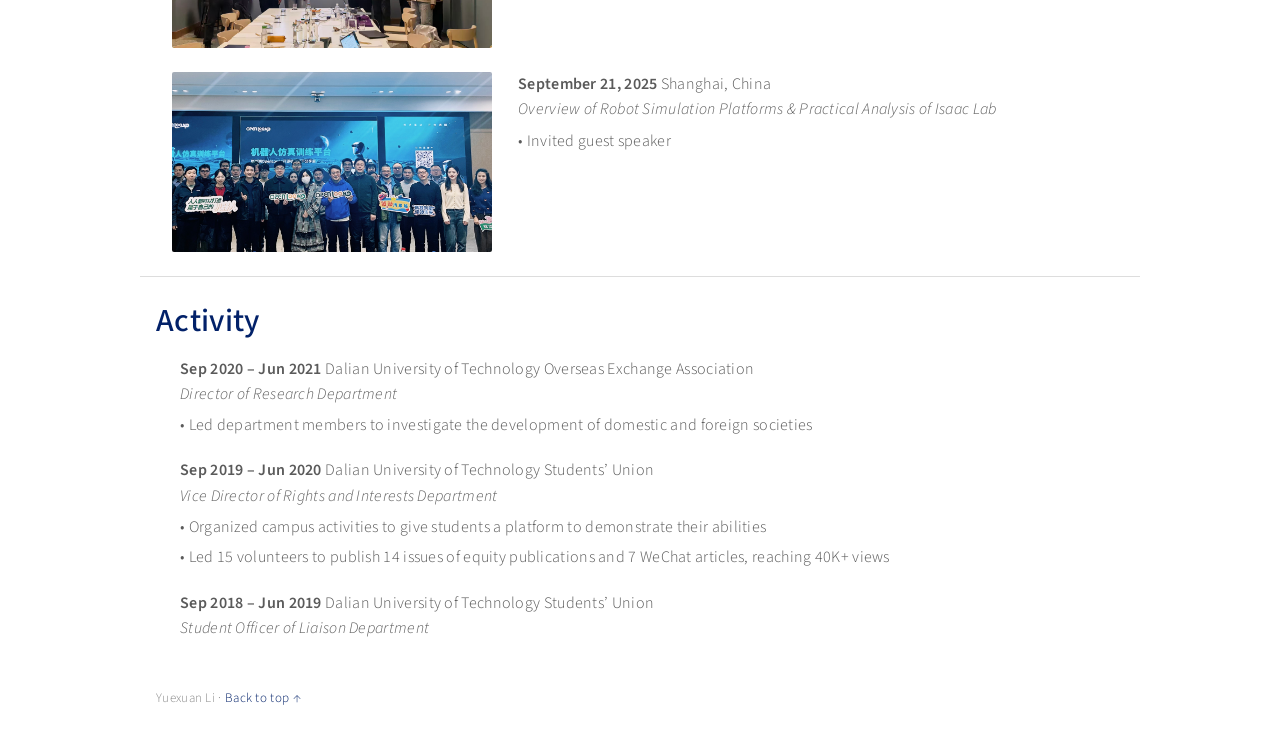
==== commit 62b63f6b: "Update bilingual portfolio and add LM-X project" ====
--- a/index.html
+++ b/index.html
@@ -1,336 +1,158 @@
 <!DOCTYPE html>
-<html>
-
+<html lang="en">
 <head>
-    <meta charset="UTF-8" />
-    <link href="https://fonts.googleapis.com/css2?family=Source+Sans+Pro:wght@200;300;400;600;700;900&display=swap"
-        rel="stylesheet">
-    <link rel="stylesheet" type="text/css" href="assets/css/style.css" />
-    <!-- Global site tag (gtag.js) - Google Analytics -->
-    <!-- <script async src="https://www.googletagmanager.com/gtag/js?id=G-LDSQMLZ3GJ"></script>
-    <script>
-        window.dataLayer = window.dataLayer || [];
-        function gtag() { dataLayer.push(arguments); }
-        gtag('js', new Date());
-
-        gtag('config', 'G-LDSQMLZ3GJ');
-    </script> -->
-    <title> Yuexuan Li </title>
-    <link rel="icon" type="image/x-icon" href="assets/images/seas.ico">
+    <meta charset="UTF-8">
+    <meta name="viewport" content="width=device-width, initial-scale=1">
+    <meta name="description" content="Yuexuan Li — robotics algorithm engineer working on vision-language-action models, real-robot deployment, and evaluation.">
+    <link href="https://fonts.googleapis.com/css2?family=Source+Sans+Pro:wght@200;300;400;600;700;900&display=swap" rel="stylesheet" media="print" onload="this.media='all'">
+    <link rel="stylesheet" href="assets/css/portfolio.css">
+    <title>Yuexuan Li</title>
+    <script src="assets/js/site.js" defer></script>
 </head>
-
 <body>
-    <div style="width:1000px;margin: 0px auto;">
-        <header id="header" width="400px" style="display:flex;justify-content: space-around;">
-            <a href="#profile-intro">Home</a>
-            <a href="#research">Academic Project</a>
-            <a href="#updates">Work Experience</a>
-            <a href="#updates">Activity</a>
-        </header>
-        <div id="profile">
+<div class="site-wrap">
+    <header id="header">
+        <nav class="main-nav" aria-label="Main navigation" data-zh-aria-label="主导航">
+            <a href="#profile" data-zh="首页">Home</a>
+            <a href="#research" data-zh="项目">Projects</a>
+            <a href="#experience" data-zh="工作经历">Experience</a>
+            <a href="#education" data-zh="教育经历">Education</a>
+            <a href="#talks" data-zh="会议与演讲">Talks</a>
+            <a href="#activity" data-zh="活动">Activity</a>
+        </nav>
+        <div class="language-switch" role="group" aria-label="Language" data-zh-aria-label="语言">
+            <button type="button" data-language="en" aria-pressed="true" lang="en">EN</button>
+            <button type="button" data-language="zh" aria-pressed="false" lang="zh-CN">中文</button>
+        </div>
+    </header>
+    <main>
+        <section id="profile" aria-labelledby="profile-name">
             <div id="profile-pic">
-                <img src="/assets/image/Imgblue.JPG" />
-                <p style="text-align:left;margin-top:-15px;">Picture taken by MEGA</p>
+                <img src="assets/image/Imgblue.JPG" alt="Yuexuan Li" data-zh-alt="李玥萱" width="400">
+                <p class="photo-credit" data-zh="摄影：MEGA">Picture taken by MEGA</p>
             </div>
             <div id="profile-intro">
-                <div id="profile-name">Yuexuan Li 李玥萱</div>
-                <div id="profile-email">yuexuanli15 at gmail dot com </div>
-                <p>
-                    Hi, I am Yuexuan Li! You can also call me Kiara.
-                </p>
-                <p>
-                    I’m currently an Algorithm Engineer at Humanoid Robot Co., Ltd. in Shanghai, and I hold a master’s degree from Columbia University. My work focuses on foundation models for robotics, particularly vision-language-action (VLA) models.
-
-I contribute to VLA model training and evaluation, using capability testing and failure analysis to guide model selection and improvement. I also develop robot inference pipelines and adapt them to different platforms, connecting data collection with deployment on real robots for robotic arm and mobile manipulation tasks.
-
-I’m passionate about bringing AI into the physical world, and I love turning new ideas into robots that can do useful things!
-                </p>
-
-                <div>
-
-                    <a href="https://www.linkedin.com/in/liyuexuan">
-                        LinkedIn
-                    </a>
-                    /
-
-                    <a href="https://github.com/Yuexuan9">
-                        Github
-                    </a>
-                    </a>
-                </div>
+                <h1 id="profile-name">Yuexuan Li 李玥萱</h1>
+                <div id="profile-email">yuexuanli15 at gmail dot com</div>
+                <p data-zh="你好，我是李玥萱，也可以叫我 Kiara！">Hi, I am Yuexuan Li! You can also call me Kiara.</p>
+                <p data-zh="我目前在上海人形机器人有限公司担任算法工程师，拥有哥伦比亚大学机械工程硕士学位。我的工作聚焦机器人基础模型，尤其是视觉–语言–动作（VLA）模型。">I’m currently an Algorithm Engineer at Humanoid Robot Co., Ltd. in Shanghai, and I hold a master’s degree from Columbia University. My work focuses on foundation models for robotics, particularly vision-language-action (VLA) models.</p>
+                <p data-zh="我参与 VLA 模型训练与评测，通过能力测试和失败分析支持模型选型与迭代优化；同时开发机器人推理链路并进行平台适配，贯通数据采集到真机部署的流程，推进机械臂与移动操作任务落地。">I contribute to VLA model training and evaluation, using capability testing and failure analysis to guide model selection and improvement. I also develop robot inference pipelines and adapt them to different platforms, connecting data collection with deployment on real robots for robotic arm and mobile manipulation tasks.</p>
+                <p data-zh="我热爱把 AI 带进真实世界，也享受将新想法变成机器人实际能力的过程！">I’m passionate about bringing AI into the physical world, and I love turning new ideas into robots that can do useful things!</p>
+                <div class="social-links"><a href="https://www.linkedin.com/in/liyuexuan">LinkedIn</a> / <a href="https://github.com/Yuexuan9">GitHub</a></div>
             </div>
-            <div style="clear: both;"></div>
-        </div>
-        
+        </section>
         <div class="divider"></div>
-        <div style="display:flex;flex-direction: column;" id="research">
-            <h1>Projects</h1>
-            <div>
-    <a class="research-thumb">
-        <video width="320" autoplay loop muted playsinline
-               style="height: auto;">
-            <source src="assets/image/IMG_6286_under25MB.mp4"
-                    type="video/mp4">
-        </video>
-    </a>
-    <a class="research-proj-title">
-        S1 Mobile Manipulation — From Relative Actions to Robot Deployment
-    </a>
-    <p>
-        I developed the data processing and inference pipeline for mobile
-        manipulation on the S1 robot. I separated the mobile base's
-        (x, y, yaw) actions into a dedicated modality and converted absolute
-        odometry targets into normalized SE(2) actions relative to the current
-        base pose for policy training. During inference, I denormalized the
-        predicted actions and composed them with the current odometry pose
-        to recover absolute targets, then sent these targets to the base
-        controller in the ODOM frame.
-    </p>
+        <section id="research" aria-labelledby="projects-title">
+            <h1 id="projects-title" data-zh="项目">Projects</h1>
+            <div class="project-list">
+                <a class="project-card" href="s1-mobile-manipulation/" data-project="s1" data-project-link>
+                    <div class="research-thumb">
+                        <video width="320" height="180" autoplay loop muted playsinline preload="metadata" aria-label="S1 mobile manipulation demo" data-zh-aria-label="S1 移动操作演示">
+                            <source src="assets/image/IMG_6286_under25MB.mp4" type="video/mp4">
+                        </video>
+                    </div>
+                    <div class="project-copy">
+                        <h2 class="research-proj-title" data-zh="星尘 S1 移动操作——从相对动作到真机部署">S1 Mobile Manipulation — From Relative Actions to Robot Deployment</h2>
+                        <p data-zh="我开发了星尘 S1 移动操作的数据处理与推理链路，将底盘的 (x, y, yaw) 动作拆分为独立模态，并把绝对里程计目标转换为相对当前底盘位姿的 SE(2) 动作，经归一化后用于策略训练。推理时，对预测动作反归一化，与当前 ODOM 位姿复合还原为绝对目标，再下发给 ODOM 坐标系下的底盘控制器。">I developed the data processing and inference pipeline for mobile manipulation on the S1 robot. I separated the mobile base’s (x, y, yaw) actions into a dedicated modality and converted absolute odometry targets into normalized SE(2) actions relative to the current base pose for policy training. During inference, I denormalized the predicted actions and composed them with the current odometry pose to recover absolute targets, then sent these targets to the base controller in the ODOM frame.</p>
+                        <span class="project-more" data-zh="查看项目详情 →">View project details →</span>
+                    </div>
+                </a>
+                <a class="project-card" href="lm-x-cloth-folding/" data-project="lm-x" data-project-link>
+                    <div class="research-thumb">
+                        <video width="320" height="180" autoplay loop muted playsinline preload="metadata" poster="assets/video/astribot-fold-poster.jpg" aria-label="LM-X cloth folding on Astribot S1" data-zh-aria-label="LM-X 在星尘 S1 上的叠衣服演示">
+                            <source src="assets/video/astribot-fold.mp4" type="video/mp4">
+                        </video>
+                    </div>
+                    <div class="project-copy">
+                        <h2 class="research-proj-title" data-zh="LM-X × 星尘 S1——衣物折叠">LM-X on Astribot S1 — Cloth Folding</h2>
+                        <p data-zh="我负责 LM-X 视觉–语言–动作策略在星尘 S1 叠衣服任务上的训练、部署与评测，开展检查点对比、失败分析和真机执行链路排查。围绕 Value 进度估计的模型迭代与部署优化，我们的最终策略在论文的 20 次真机测试中完成 16 次任务，成功率为 80%。这项工作将模型训练、真机调试与系统评测连接起来。">I trained, deployed, and evaluated LM-X vision-language-action policies for cloth folding on Astribot S1. My work covered checkpoint comparison, failure analysis, and debugging the robot execution pipeline. Through model iterations incorporating Value-based progress estimation and deployment optimization, our final policy achieved 80% success (16/20) in the paper’s real-robot evaluation. This project connected model training with hands-on robot deployment and systematic evaluation.</p>
+                        <span class="project-more" data-zh="查看项目详情 →">View project details →</span>
+                    </div>
+                </a>
+                <article class="project-card">
+                    <div class="research-thumb">
+                        <video width="320" height="180" autoplay loop muted playsinline preload="metadata" aria-label="Qinglong sorting demo" data-zh-aria-label="青龙分拣任务演示">
+                            <source src="assets/image/DJI_20250726172801_0623_D_under25MB.mp4" type="video/mp4">
+                        </video>
+                    </div>
+                    <div class="project-copy">
+                        <h2 class="research-proj-title" data-zh="基于 π0 的青龙人形机器人操作——工业航空插头与快递分拣">π0-Based Manipulation on Qinglong — Aviation Connector and Parcel Sorting</h2>
+                        <p data-zh="面向 WAIC、WRC 的真实场景，我参与将基于 π0 的 VLA 模型应用于青龙人形机器人的工业航空插头分拣与快递分拣。我的工作涵盖模型训练与评测、能力测试、失败分析，以及支持模型选型和迭代优化；同时开发推理链路并完成机器人平台适配，贯通数据采集与真机部署。">I worked on applying π0-based vision-language-action models to the Qinglong humanoid robot, targeting industrial aviation connector sorting and parcel sorting scenarios for WAIC and WRC. My work included model training and evaluation, capability testing, and failure analysis to support model selection and iterative improvement. I also developed the inference pipeline and adapted it to the robot platform, connecting data collection with deployment on the physical robot.</p>
+                    </div>
+                </article>
+                <article class="project-card">
+                    <div class="research-thumb">
+                        <video width="320" height="180" autoplay loop muted playsinline preload="metadata" aria-label="Visual affordance pick and place demo" data-zh-aria-label="视觉可供性抓取与放置演示"><source src="assets/image/4733.mp4" type="video/mp4"></video>
+                    </div>
+                    <div class="project-copy">
+                        <h2 class="research-proj-title" data-zh="视觉可供性——机器人抓取与放置">Visual Affordance — Robotic Pick and Place Tasks</h2>
+                        <p data-zh="我探索了用于机器人视觉抓取与放置的 Visual Affordance 方法，使用人工标注数据实现并训练模型，并结合旋转高度图、域随机化和自监督来改进模型表现，目标是提高对未见物体的抓取成功率。">In this project, I explored the Visual Affordance method for visual robotic pick-and-place tasks. I implemented and trained a Visual Affordance model with manually labeled data and used rotated heightmaps, domain randomization, and self-supervision to improve the model’s performance. We aimed to improve the model’s grasp success rate on unseen objects.</p>
+                    </div>
+                </article>
+                <article class="project-card">
+                    <div class="research-thumb">
+                        <video width="320" height="180" autoplay loop muted playsinline preload="metadata" aria-label="Legged robot design demo" data-zh-aria-label="足式机器人设计演示"><source src="assets/image/57.mp4" type="video/mp4"></video>
+                    </div>
+                    <div class="project-copy">
+                        <h2 class="research-proj-title" data-zh="机器人设计项目">Robot Design Project</h2>
+                        <p data-zh="我使用 SolidWorks 和 Python 设计并制作足式机器人，覆盖概念设计、详细设计、仿真建模、数字制造、电子与传感器设计。我通过 3D 打印制作机器人本体，并使用 Python 在仿真与实机中优化步态。">During this project, I applied SolidWorks and Python to design and create a legged robot, covering conceptual design, detailed design, simulation and modeling, digital manufacturing, electronics, and sensor design. I used a 3D printer to print the robot body and optimized its gait in simulation and on hardware using Python.</p>
+                    </div>
+                </article>
+                <article class="project-card">
+                    <div class="research-thumb"><img src="assets/image/IMG_3436.JPG" alt="Smart Signs design project" data-zh-alt="Smart Signs 设计项目" width="320" height="180" loading="lazy"></div>
+                    <div class="project-copy">
+                        <h2 class="research-proj-title" data-zh="设计项目——Smart Signs 智能站牌">Design Project — Smart Signs</h2>
+                        <p data-zh="Smart Signs 致力于解决通勤者对公共交通信息不确定的困扰。团队设计了能够远程实时更新的动态屏幕，用以替代静态地铁站牌，及时展示线路维护和延误信息。">Smart Signs addresses a common frustration for commuters: uncertainty about public transportation. Our team developed a solution that replaces static subway signs with dynamic screens that can be remotely updated in real time to reflect track maintenance and delays.</p>
+                        <p data-zh="通过设计思维与团队协作，我们识别新出现的用户需求，并运用新技术提出有望改善日常通勤体验的方案。">Through design thinking and collaboration, we identified an emerging human need and used new technology to create a solution with the potential to improve the daily commute.</p>
+                    </div>
+                </article>
+            </div>
+        </section>
+        <div class="divider"></div>
+        <section class="section" id="experience">
+            <h1 data-zh="工作经历">Experience</h1>
+            <ul class="entry-list">
+                <li><b data-zh="2024 年 3 月至今">Mar 2024 – Present</b> <span data-zh="上海人形机器人有限公司">Humanoid Robot Co., Ltd.</span><br><i data-zh="算法工程师">Algorithm Engineer</i><p data-zh="• 关键词：VLA 模型训练与评测、真机部署、机器人推理链路">• Keywords: VLA Training &amp; Evaluation, Real-Robot Deployment, Robot Inference Pipelines</p></li>
+                <li><b data-zh="2021 年 7–8 月">Jul 2021 – Aug 2021</b> <span data-zh="中国铁塔股份有限公司">China Tower Corporation Limited</span><br><i data-zh="实习生">Internship</i><p data-zh="• 关键词：ANSYS、SolidWorks、应力分析">• Keywords: ANSYS, SolidWorks, Stress Analysis</p></li>
+            </ul>
+        </section>
+        <div class="divider"></div>
+        <section class="section" id="education">
+            <h1 data-zh="教育经历">Education</h1>
+            <ul class="entry-list">
+                <li><b>2022 – 2024</b> <span data-zh="哥伦比亚大学">Columbia University</span><br><i data-zh="机械工程硕士">MS Mechanical Engineering</i><p data-zh="• 关键词：机器人、人工智能">• Keywords: Robotics, Artificial Intelligence</p></li>
+                <li><b>2018 – 2022</b> <span data-zh="大连理工大学">Dalian University of Technology</span><br><i data-zh="工程力学学士">BE Engineering Mechanics</i><p data-zh="• 关键词：动力学、有限元分析">• Keywords: Dynamics, Finite Element Analysis</p></li>
+            </ul>
+        </section>
+        <div class="divider"></div>
+        <section class="section talks" id="talks">
+            <h1 data-zh="会议与演讲">Talks</h1>
+            <div class="talk-list">
+                <article class="talk-entry">
+                    <a class="talk-photo" href="assets/image/iso-tc299-wg16-hangzhou-2026.jpg"><img src="assets/image/iso-tc299-wg16-hangzhou-2026.jpg" alt="Group photo at the fifth ISO/TC 299/WG 16 meeting in Hangzhou" data-zh-alt="ISO/TC 299/WG 16 杭州第五次会议合照" width="320" height="180" loading="lazy" style="object-position: center 65%;"></a>
+                    <div class="talk-copy"><b data-zh="2026 年 10 月 19–21 日">October 19–21, 2026</b> <span data-zh="中国杭州">Hangzhou, China</span><br><i><a href="https://sd.iso.org/meetings/surveys/a4ce44e5-463f-4272-bdb7-db4b372af222" data-zh="ISO/TC 299/WG 16 第五次会议">Fifth Meeting of ISO/TC 299/WG 16</a></i><p data-zh="• 以专家身份参会">• Participated as an expert</p></div>
+                </article>
+                <article class="talk-entry">
+                    <a class="talk-photo" href="assets/image/iso-tc299-wg16-london-2026.jpg"><img src="assets/image/iso-tc299-wg16-london-2026.jpg" alt="Group photo at the fourth ISO/TC 299/WG 16 meeting in London" data-zh-alt="ISO/TC 299/WG 16 伦敦第四次会议合照" width="320" height="180" loading="lazy"></a>
+                    <div class="talk-copy"><b data-zh="2026 年 6 月 9–11 日">June 9–11, 2026</b> <span data-zh="英国伦敦">London, United Kingdom</span><br><i><a href="https://sd.iso.org/documents/open/a103ed6a-97a0-4007-a1e7-37c5ea253f8c" data-zh="ISO/TC 299/WG 16 第四次会议">Fourth Meeting of ISO/TC 299/WG 16</a></i><p data-zh="• 以专家身份参会">• Participated as an expert</p></div>
+                </article>
+                <article class="talk-entry">
+                    <a class="talk-photo" href="assets/image/groupphoto.jpg"><img src="assets/image/groupphoto.jpg" alt="Group photo at the robot simulation platforms talk in Shanghai" data-zh-alt="上海机器人仿真平台演讲合照" width="320" height="180" loading="lazy"></a>
+                    <div class="talk-copy"><b data-zh="2025 年 9 月 21 日">September 21, 2025</b> <span data-zh="中国上海">Shanghai, China</span><br><i data-zh="机器人仿真平台概览与 Isaac Lab 实践分析">Overview of Robot Simulation Platforms &amp; Practical Analysis of Isaac Lab</i><p data-zh="• 特邀演讲嘉宾">• Invited guest speaker</p></div>
+                </article>
+            </div>
+        </section>
+        <div class="divider"></div>
+        <section class="section" id="activity">
+            <h1 data-zh="活动">Activity</h1>
+            <ul class="entry-list">
+                <li><b data-zh="2020 年 9 月–2021 年 6 月">Sep 2020 – Jun 2021</b> <span data-zh="大连理工大学海外交流协会">Dalian University of Technology Overseas Exchange Association</span><br><i data-zh="调研部部长">Director of Research Department</i><p data-zh="• 带领部门成员调研国内外社团的发展情况">• Led department members to investigate the development of domestic and foreign societies</p></li>
+                <li><b data-zh="2019 年 9 月–2020 年 6 月">Sep 2019 – Jun 2020</b> <span data-zh="大连理工大学学生会">Dalian University of Technology Students’ Union</span><br><i data-zh="权益部副部长">Vice Director of Rights and Interests Department</i><p data-zh="• 组织多项校园活动，为同学展示个人能力提供平台">• Organized campus activities to give students a platform to demonstrate their abilities</p><p data-zh="• 带领 15 名志愿者编辑发布 14 期权益刊物、7 期权益普及推文，微信阅读量达 4 万以上">• Led 15 volunteers to publish 14 issues of equity publications and 7 WeChat articles, reaching 40K+ views</p></li>
+                <li><b data-zh="2018 年 9 月–2019 年 6 月">Sep 2018 – Jun 2019</b> <span data-zh="大连理工大学学生会">Dalian University of Technology Students’ Union</span><br><i data-zh="外联部干事">Student Officer of Liaison Department</i></li>
+            </ul>
+        </section>
+    </main>
+    <footer>Yuexuan Li · <a href="#profile" data-zh="返回顶部 ↑">Back to top ↑</a></footer>
 </div>
-
-<div>
-    <a class="research-thumb">
-        <video width="320" autoplay loop muted playsinline
-               style="height: auto;">
-            <source src="assets/image/DJI_20250726172801_0623_D_under25MB.mp4"
-                    type="video/mp4">
-        </video>
-    </a>
-    <a class="research-proj-title">
-        π0-Based Manipulation on Qinglong — Aviation Connector and Parcel Sorting
-    </a>
-    <p>
-        I worked on applying π0-based vision-language-action models to the
-        Qinglong humanoid robot, targeting industrial aviation connector
-        sorting and parcel sorting scenarios for WAIC and WRC. My work
-        included model training and evaluation, capability testing, and
-        failure analysis to support model selection and iterative improvement.
-        I also developed the inference pipeline and adapted it to the robot
-        platform, connecting data collection with deployment on the physical
-        robot.
-    </p>
-</div>
-            <div>
-                <a class="research-thumb">
-                      <video width="320" height="auto" autoplay loop muted>
-                          <source src="assets/image/4733.mp4" type="video/mp4">
-                      </video>
-                </a>
-                <a class="research-proj-title">
-                  Visual Affordance — Robotic Pick and Place Tasks
-                </a>
-                <p>
-                  In this project, I explored the Visual Affordance method for visual robotic pack-and-place tasks. 
-                    I implemented and trained a Visual Affordance model with manually labeled data and used rotated heightmaps, 
-                    domain randomization, and self-supervision to improve the model's performance. We aimed to improve the 
-                    model's grasp success rate on unseen novel objects.
-                </p>
-            </div>
-            
-
-            <div>
-                <a class="research-thumb">
-                  <video width="320" height="auto" autoplay loop muted>
-                          <source src="assets/image/57.mp4" type="video/mp4">
-                      </video>
-                </a>
-                <a class="research-proj-title">
-                  Robot Design Project
-                </a>
-                <p>
-                    During this project, I applied Solidworks and Python to design and create a legged robot, covering conceptual design, detailed design, simulation and modeling, digital manufacturing, electronics, and sensor design. I used a 3D printer to print the body of my robot and optimized the gait in simulation and reality by Python.
-                </p>
-            </div>
-            
-            <div>
-                <a class="research-thumb">
-                  <img src="assets/image/IMG_3436.JPG" alt="">
-                </a>
-                <a class="research-proj-title">
-                  Design Project — Smart Signs
-                </a>
-                <p>
-                  Smart Signs is an exciting project that addresses a common frustration for commuters - the uncertainty of public transportation. Our team has developed a solution that replaces static subway signs with dynamic Smart Screens that can be remotely updated in real-time to reflect track maintenance and delays.
-                </p>
-                <p>
-                  Our team's project is an excellent example of the power of design thinking and collaboration. We identified an emerging human need and utilized new technology to create a product that addresses that need. We are proud to have made a solution that has the potential to improve the daily commute for countless individuals.
-                </p>
-            </div>
-
-            <div style="clear: both;"></div>
-        </div>
-        <div class="divider"></div>
-        <div class="section" id="updates">
-            <h1>Experience</h1>
-            <ul>
-                <li> <b>Mar 2024 ～</b> Humanoid Robot Co., Ltd
-                <br /><i>Algorithm Engineer</i><br />
-                  <p>
-                    &bull; Keywords: Python, Imitation Learning, Simulation Environment
-                  </p>
-                <li> <b>Jul 2021 - Aug 2021</b> China Tower Corporation Limited
-                <br /><i>Internship</i><br />
-                  <p>
-                    &bull; Keywords: ANSYS, SolidWorks, Stress Analysis
-                  </p>
-            </ul>
-            <p></p>
-            <div style="clear: both;"></div>
-        </div>
-        <div class="divider"></div>
-        <div class="section" id="updates">
-            <h1>Education</h1>
-            <ul>
-                <li> <b>2022 - 2024</b> Columbia University
-                <br /><i>MS Mechanical Engineering</i><br />
-                  <p>
-                    &bull; Keywords: Robot, Artificial Intelligence
-                  </p>
-                <li> <b>2018 - 2022</b> Dalian University of Technology
-                <br /><i>BE Engineering Mechanics</i><br />
-                  <p>
-                    &bull; Keywords: Dynamics, Finite Element Analysis
-                  </p>
-            </ul>
-            <p></p>
-            <div style="clear: both;"></div>
-        </div>
-        <style>
-    .talks .talk-entry {
-        display: flex;
-        align-items: flex-start;
-        gap: 30px;
-        margin: 16px 0 24px;
-        padding-left: 40px;
-        list-style: none;
-    }
-
-    .talks .talk-photo {
-        flex: 0 0 320px;
-    }
-
-    .talks .talk-photo img {
-        display: block;
-        width: 320px;
-        height: 180px;
-        object-fit: cover;
-        object-position: center;
-    }
-</style>
-
-<div class="divider"></div>
-<div class="section talks" id="updates">
-    <h1>Talks</h1>
-
-    <ul class="talk-entry">
-        <li class="talk-photo">
-            <a href="assets/image/iso-tc299-wg16-hangzhou-2026.jpg">
-                <img
-                    src="assets/image/iso-tc299-wg16-hangzhou-2026.jpg"
-                    alt="Group photo at the fifth ISO/TC 299/WG 16 meeting in Hangzhou"
-                    width="320"
-                    height="180"
-                    loading="lazy"
-                    style="object-position: center 65%;"
-                >
-            </a>
-        </li>
-        <li>
-            <b>October 19–21, 2026</b> Hangzhou, China
-            <br>
-            <i>Fifth Meeting of ISO/TC 299/WG 16</i>
-            <br>
-            <p>&bull; Participated as an expert</p>
-        </li>
-    </ul>
-
-    <ul class="talk-entry">
-        <li class="talk-photo">
-            <a href="assets/image/iso-tc299-wg16-london-2026.jpg">
-                <img
-                    src="assets/image/iso-tc299-wg16-london-2026.jpg"
-                    alt="Group photo at the fourth ISO/TC 299/WG 16 meeting in London"
-                    width="320"
-                    height="180"
-                    loading="lazy"
-                >
-            </a>
-        </li>
-        <li>
-            <b>June 9–11, 2026</b> London, United Kingdom
-            <br>
-            <i>Fourth Meeting of ISO/TC 299/WG 16</i>
-            <br>
-            <p>&bull; Participated as an expert</p>
-        </li>
-    </ul>
-
-    <ul class="talk-entry">
-        <li class="talk-photo">
-            <a href="assets/image/groupphoto.jpg">
-                <img
-                    src="assets/image/groupphoto.jpg"
-                    alt="Group photo at the robot simulation platforms talk in Shanghai"
-                    width="320"
-                    height="180"
-                    loading="lazy"
-                >
-            </a>
-        </li>
-        <li>
-            <b>September 21, 2025</b>
-            Automobile Innovation Port Conference Center, Shanghai
-            <br>
-            <i>Overview of Robot Simulation Platforms &amp; Practical Analysis of Isaac Lab</i>
-            <br>
-            <p>&bull; Invited guest speaker</p>
-        </li>
-    </ul>
-
-    <div style="clear: both;"></div>
-</div>
-        <div class="divider"></div>
-        <div class="section" id="updates">
-            <h1>Activity</h1>
-            <ul>
-                <li> <b>Sep 2020 - Jun 2021</b> Dalian University of Technology Overseas Exchange Association
-                <br /><i>Director of Research Department</i><br />
-                  <p>
-                    &bull; Led department members to conduct an investigation into development of domestic and foreign societies
-                  </p>
-               <li> <b>Sep 2019 - Jun 2020</b> Dalian University of Technology Students' Union
-               <br /><i>Vice Director of Rights and Interests Department</i><br />
-                  <p>
-                    &bull; Organized a wide range of activities on campus to provide students a platform to demonstrate personal abilities
-                  </p>
-                  <p>
-                    &bull; Led a team of 15 volunteers to edit and launch 14 issues of equity publications and 7 issues of equity popularization tweets, and received 40K+ viewership on WeChat
-                  </p>
-               <li> <b>Sep 2018 - Jun 2019</b> Dalian University of Technology Students' Union
-               <br /><i>Student Officer of Liaison Department</i><br />
-            </ul>
-            <p></p>
-            <div style="clear: both;"></div>
-        </div>
-        <!-- <div class="divider"></div>
-        <div style="display:flex;flex-direction: column;">
-            <h1>Projects</h1>
-            <div>
-                <a href="soft-creatures/index.html" class="research-thumb"><img
-                        src="soft-creatures/gifs/elizabeth-hickey-small.gif" alt=""></a>
-                <a href="soft-creatures/index.html" class="research-proj-title">Coevolution of Morphology and Policy
-                    Implicit Neural Functions</a>
-                <p>
-                    <b>Huy Ha</b><br>
-                    <a href="https://github.com/huy-ha/coevolving-neural-networks">Github</a>,
-                    <a href="soft-creatures/index.html">Website</a>
-                </p>
-            </div>
-            <div style="clear: both;"></div>
-        </div> -->
-    </div>
-    <!-- <script src="js/pixi.min.js"></script> -->
-    <!-- <script src="js/profile-pic.js"></script> -->
 </body>
-
 </html>
--- a/assets/css/portfolio.css
+++ b/assets/css/portfolio.css
@@ -0,0 +1,79 @@
+:root { --grey: #5a5a5a; --blue1: #022169; --link: #022169; --card-active: #ededed; }
+* { box-sizing: border-box; }
+html { scroll-behavior: smooth; scroll-padding-top: 88px; }
+body { margin: 0; color: var(--grey); background: #fff; font-family: 'Source Sans Pro', 'PingFang SC', 'Microsoft YaHei', sans-serif; font-size: 16px; font-weight: 300; line-height: 1.6; letter-spacing: .3px; }
+body:lang(zh-CN) { line-height: 1.85; letter-spacing: .1px; }
+p { margin: 0 0 14px; }
+a { color: var(--link); text-decoration: none; }
+a:hover { text-decoration: underline; text-underline-offset: 3px; }
+a:focus-visible, button:focus-visible { outline: 2px solid #777; outline-offset: 3px; }
+h1 { margin: 24px 0 16px; color: var(--blue1); font-size: 32px; font-weight: 500; line-height: 1.25; }
+h2 { margin: 0 0 10px; font-size: 18px; font-weight: 400; line-height: 1.4; }
+b, strong { font-weight: 600; }
+img, video { max-width: 100%; }
+.site-wrap { width: min(1000px, calc(100% - 40px)); margin: 0 auto; }
+#header { position: sticky; top: 0; z-index: 20; display: flex; align-items: center; justify-content: space-between; gap: 16px; min-height: 64px; border-bottom: 1px solid #ddd; background: rgba(255,255,255,.96); backdrop-filter: blur(8px); }
+.main-nav { display: flex; flex-wrap: wrap; gap: 4px 10px; }
+.main-nav a { padding: 8px 12px; color: var(--grey); border-radius: 4px; }
+.main-nav a:hover { background: #f3f3f3; text-decoration: none; }
+.language-switch { display: inline-flex; flex-shrink: 0; gap: 2px; padding: 3px; border: 1px solid #ddd; border-radius: 5px; }
+.language-switch button { appearance: none; border: 0; background: transparent; color: var(--grey); padding: 6px 10px; border-radius: 3px; font: inherit; font-size: 14px; font-weight: 400; cursor: pointer; line-height: 1.3; }
+.language-switch button[aria-pressed="true"] { background: #ededed; color: #333; }
+#profile { display: grid; grid-template-columns: 400px minmax(0,1fr); gap: 40px; padding: 30px 30px 28px; }
+#profile-pic img { display: block; width: 400px; height: auto; }
+.photo-credit { font-size: 13px; margin-top: 5px; }
+#profile-name { margin: 0 0 8px; color: var(--blue1); font-size: 43px; line-height: 1.2; font-weight: 400; text-align: center; }
+#profile-email { margin: 0 0 20px; color: var(--blue1); text-align: center; font-size: 15px; }
+.social-links { margin-top: 18px; }
+.divider { border-bottom: 1px solid #ddd; }
+.section { padding: 0 16px 24px; }
+#research { padding-bottom: 28px; }
+.project-list { display: grid; gap: 10px; }
+.project-card { display: grid; grid-template-columns: 320px minmax(0,1fr); align-items: start; gap: 26px; margin: 0; padding: 16px; border: 1px solid transparent; border-radius: 6px; color: var(--grey); transition: background-color .15s ease, border-color .15s ease; }
+a.project-card { cursor: pointer; -webkit-tap-highlight-color: transparent; }
+.project-card:hover { background: #f6f6f6; text-decoration: none; }
+.project-card:active, a.project-card:focus-visible, .project-card.is-selected { background: var(--card-active); border-color: #d8d8d8; outline: none; }
+.research-thumb { display: block; width: 320px; aspect-ratio: 16 / 9; overflow: hidden; background: #f4f4f4; border-radius: 2px; }
+.research-thumb img, .research-thumb video { display: block; width: 100%; height: 100%; object-fit: contain; }
+.research-thumb img { object-fit: cover; }
+.research-proj-title { color: var(--blue1); font-weight: 400; }
+.project-card p:last-child { margin-bottom: 0; }
+.project-more { display: inline-block; margin-top: 10px; color: var(--link); font-size: 14px; font-weight: 400; }
+.entry-list { padding: 0 24px; margin: 0; list-style: none; }
+.entry-list > li { margin-bottom: 20px; }
+.entry-list > li:last-child { margin-bottom: 0; }
+.entry-list p { margin: 5px 0 0; }
+.talk-list { display: grid; gap: 24px; }
+.talk-entry { display: grid; grid-template-columns: 320px minmax(0,1fr); gap: 26px; padding: 0 16px; }
+.talk-photo img { display: block; width: 320px; height: 180px; object-fit: cover; border-radius: 2px; }
+.talk-copy p { margin-top: 6px; }
+footer { padding: 22px 16px 32px; color: #888; font-size: 13px; }
+@media (max-width: 850px) {
+    #profile { grid-template-columns: minmax(220px, .8fr) minmax(0,1fr); gap: 28px; padding: 28px 16px; }
+    #profile-name { font-size: 34px; }
+    .project-card, .talk-entry { grid-template-columns: minmax(220px, 38%) minmax(0,1fr); gap: 22px; }
+    .research-thumb { width: 100%; }
+    .talk-photo img { width: 100%; height: auto; aspect-ratio: 16 / 9; }
+    .main-nav { gap: 0; }
+    .main-nav a { padding: 8px; font-size: 14px; }
+}
+@media (max-width: 600px) {
+    html { scroll-padding-top: 126px; }
+    .site-wrap { width: calc(100% - 28px); }
+    #header { flex-wrap: wrap; gap: 4px; padding: 8px 0; }
+    .main-nav { flex: 1 1 100%; justify-content: space-between; }
+    .main-nav a { padding: 7px 5px; font-size: 13px; }
+    .language-switch { margin-left: auto; }
+    .language-switch button { padding: 5px 10px; }
+    #profile { grid-template-columns: 1fr; gap: 24px; padding: 24px 8px; }
+    #profile-pic { width: min(100%, 360px); margin: auto; }
+    #profile-name { font-size: 36px; }
+    .section { padding: 0 0 24px; }
+    h1 { font-size: 28px; }
+    .project-card { grid-template-columns: 1fr; gap: 16px; padding: 12px; }
+    .research-thumb { width: 100%; }
+    .talk-entry { grid-template-columns: 1fr; gap: 14px; padding: 0 12px; }
+    .talk-photo img { max-width: 420px; }
+    .entry-list { padding: 0 12px; }
+}
+@media (prefers-reduced-motion: reduce) { html { scroll-behavior: auto; } .project-card { transition: none; } }
